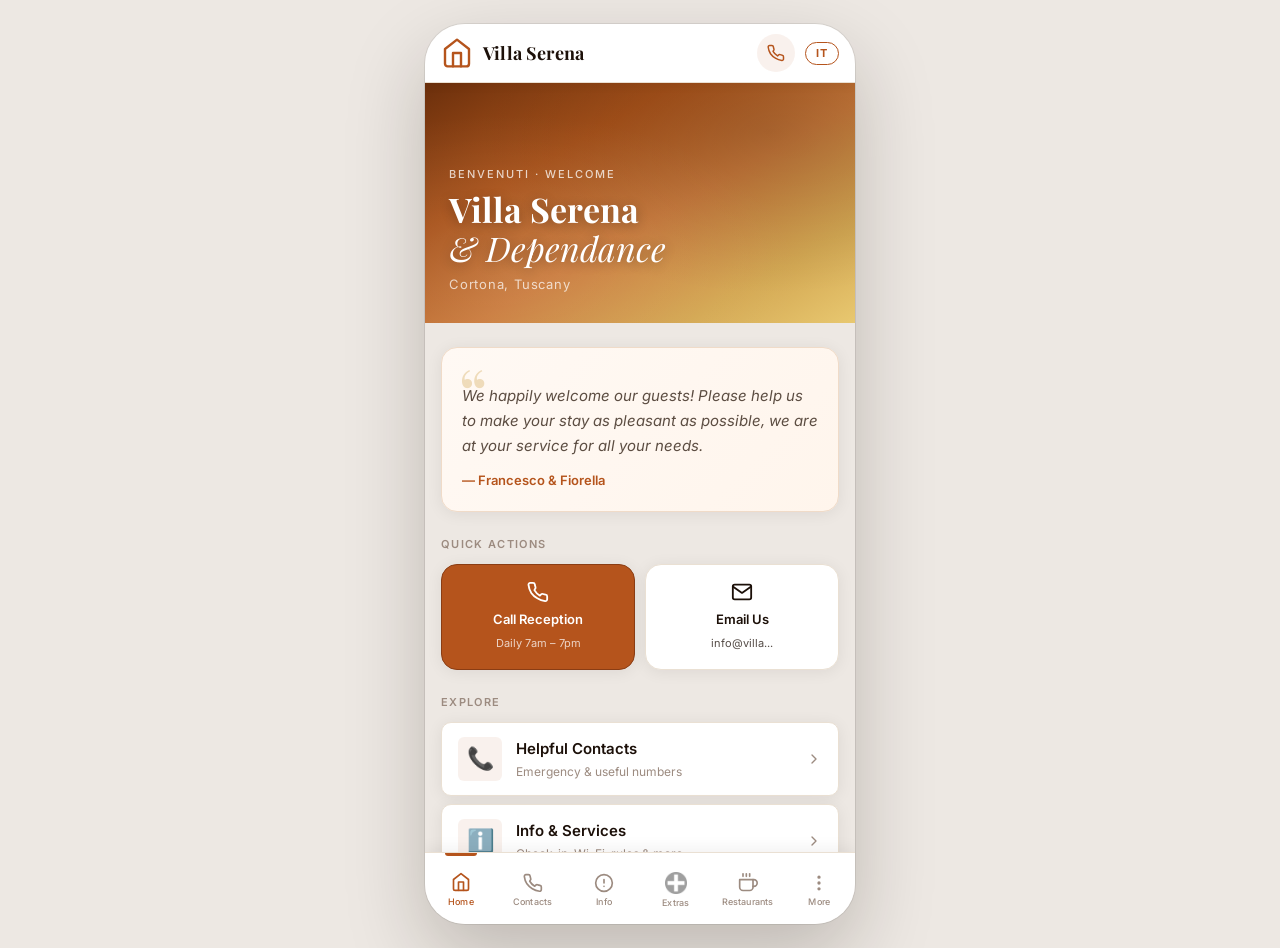
==== index.html @ 69e859f4 "Move owners warning text inside card with divider line before contacts" ====
<!DOCTYPE html>
<html lang="en">
<head>
  <meta charset="UTF-8">
  <meta name="viewport" content="width=device-width, initial-scale=1.0, maximum-scale=1.0, user-scalable=no">
  <meta name="apple-mobile-web-app-capable" content="yes">
  <meta name="apple-mobile-web-app-status-bar-style" content="default">
  <meta name="theme-color" content="#FDFAF6">
  <meta name="description" content="Villa Serena & Dependance – Guest Information Guide, Cortona, Tuscany">
  <title>Villa Serena Cortona</title>
  <link rel="stylesheet" href="style.css">
</head>
<body>

<div id="app">

  <!-- ════════════════ HEADER ════════════════ -->
  <header id="header">
    <div class="header-inner">
      <div class="header-logo">
        <svg viewBox="0 0 24 24" fill="none" stroke="currentColor" stroke-width="1.8" stroke-linecap="round" stroke-linejoin="round">
          <path d="M3 9l9-7 9 7v11a2 2 0 0 1-2 2H5a2 2 0 0 1-2-2z"/>
          <polyline points="9 22 9 12 15 12 15 22"/>
        </svg>
      </div>
      <h1 id="page-title">Villa Serena</h1>
      <a href="tel:+390575612531" class="header-call-btn" aria-label="Call reception">
        <svg viewBox="0 0 24 24" fill="none" stroke="currentColor" stroke-width="2" stroke-linecap="round" stroke-linejoin="round">
          <path d="M22 16.92v3a2 2 0 0 1-2.18 2 19.79 19.79 0 0 1-8.63-3.07A19.5 19.5 0 0 1 4.69 13a19.79 19.79 0 0 1-3.07-8.67A2 2 0 0 1 3.54 2h3a2 2 0 0 1 2 1.72c.127.96.361 1.903.7 2.81a2 2 0 0 1-.45 2.11L8.09 9.91a16 16 0 0 0 6 6l1.27-1.27a2 2 0 0 1 2.11-.45c.907.339 1.85.573 2.81.7A2 2 0 0 1 22 16.92z"/>
        </svg>
      </a>
      <button class="lang-btn" id="lang-toggle" onclick="toggleLang()" aria-label="Switch language">IT</button>
    </div>
  </header>

  <!-- ════════════════ MAIN ════════════════ -->
  <main id="main">

    <!-- ── TAB: HOME ──────────────────────────── -->
    <section class="tab-panel active" id="tab-home" data-title="Villa Serena" data-i18n-title="title_home">

      <div class="hero">
        <div class="hero-bg"></div>
        <div class="hero-content">
          <p class="hero-eyebrow" data-i18n="home_eyebrow">Benvenuti · Welcome</p>
          <h2 class="hero-title">Villa Serena<br><em>&amp; Dependance</em></h2>
          <p class="hero-subtitle" data-i18n="home_subtitle">Cortona, Tuscany</p>
        </div>
      </div>

      <div class="section-body">

        <div class="welcome-card card">
          <p class="welcome-quote" data-i18n="home_quote">We happily welcome our guests! Please help us to make your stay as pleasant as possible, we are at your service for all your needs.</p>
          <p class="welcome-team" data-i18n="home_team">— Francesco &amp; Fiorella</p>
        </div>

        <h3 class="section-label" data-i18n="home_s_quick">Quick Actions</h3>
        <div class="quick-actions">
          <a href="tel:+390575612531" class="quick-action primary">
            <svg viewBox="0 0 24 24" fill="none" stroke="currentColor" stroke-width="2" stroke-linecap="round" stroke-linejoin="round">
              <path d="M22 16.92v3a2 2 0 0 1-2.18 2 19.79 19.79 0 0 1-8.63-3.07A19.5 19.5 0 0 1 4.69 13a19.79 19.79 0 0 1-3.07-8.67A2 2 0 0 1 3.54 2h3a2 2 0 0 1 2 1.72c.127.96.361 1.903.7 2.81a2 2 0 0 1-.45 2.11L8.09 9.91a16 16 0 0 0 6 6l1.27-1.27a2 2 0 0 1 2.11-.45c.907.339 1.85.573 2.81.7A2 2 0 0 1 22 16.92z"/>
            </svg>
            <span data-i18n="home_call">Call Reception</span>
            <small data-i18n="home_call_small">Daily 7am – 7pm</small>
          </a>
          <a href="mailto:info@villaserenacortona.com" class="quick-action">
            <svg viewBox="0 0 24 24" fill="none" stroke="currentColor" stroke-width="2" stroke-linecap="round" stroke-linejoin="round">
              <path d="M4 4h16c1.1 0 2 .9 2 2v12c0 1.1-.9 2-2 2H4c-1.1 0-2-.9-2-2V6c0-1.1.9-2 2-2z"/>
              <polyline points="22,6 12,13 2,6"/>
            </svg>
            <span data-i18n="home_email">Email Us</span>
            <small data-i18n="home_email_small">info@villa...</small>
          </a>
        </div>

        <h3 class="section-label" data-i18n="home_s_explore">Explore</h3>
        <div class="nav-cards">

          <div class="nav-card" onclick="switchTab('contacts')">
            <div class="nav-card-icon">📞</div>
            <div class="nav-card-text">
              <strong data-i18n="home_card_cont_t">Helpful Contacts</strong>
              <span data-i18n="home_card_cont_s">Emergency &amp; useful numbers</span>
            </div>
            <svg class="nav-card-arrow" viewBox="0 0 24 24" fill="none" stroke="currentColor" stroke-width="2" stroke-linecap="round" stroke-linejoin="round"><polyline points="9 18 15 12 9 6"/></svg>
          </div>

          <div class="nav-card" onclick="switchTab('info')">
            <div class="nav-card-icon">ℹ️</div>
            <div class="nav-card-text">
              <strong data-i18n="home_card_info_t">Info &amp; Services</strong>
              <span data-i18n="home_card_info_s">Check-in, Wi-Fi, rules &amp; more</span>
            </div>
            <svg class="nav-card-arrow" viewBox="0 0 24 24" fill="none" stroke="currentColor" stroke-width="2" stroke-linecap="round" stroke-linejoin="round"><polyline points="9 18 15 12 9 6"/></svg>
          </div>

          <div class="nav-card" onclick="switchTab('extras')">
            <div class="nav-card-icon">✨</div>
            <div class="nav-card-text">
              <strong data-i18n="home_card_extras_t">Extra Services</strong>
              <span data-i18n="home_card_extras_s">Experiences, tastings &amp; wellness</span>
            </div>
            <svg class="nav-card-arrow" viewBox="0 0 24 24" fill="none" stroke="currentColor" stroke-width="2" stroke-linecap="round" stroke-linejoin="round"><polyline points="9 18 15 12 9 6"/></svg>
          </div>

          <div class="nav-card" onclick="switchTab('restaurants')">
            <div class="nav-card-icon">🍽️</div>
            <div class="nav-card-text">
              <strong data-i18n="home_card_rest_t">Restaurants</strong>
              <span data-i18n="home_card_rest_s">30 restaurants in Cortona</span>
            </div>
            <svg class="nav-card-arrow" viewBox="0 0 24 24" fill="none" stroke="currentColor" stroke-width="2" stroke-linecap="round" stroke-linejoin="round"><polyline points="9 18 15 12 9 6"/></svg>
          </div>

          <div class="nav-card" onclick="switchTab('more')">
            <div class="nav-card-icon">✨</div>
            <div class="nav-card-text">
              <strong data-i18n="home_card_more_t">More</strong>
              <span data-i18n="home_card_more_s">Laundry, experiences &amp; social</span>
            </div>
            <svg class="nav-card-arrow" viewBox="0 0 24 24" fill="none" stroke="currentColor" stroke-width="2" stroke-linecap="round" stroke-linejoin="round"><polyline points="9 18 15 12 9 6"/></svg>
          </div>

        </div>

      </div>
    </section>

    <!-- ── TAB: INFO & SERVICES ───────────────── -->
    <section class="tab-panel" id="tab-info" data-title="Info &amp; Services" data-i18n-title="title_info">

      <div class="section-header">
        <h2 data-i18n="info_h2">Info &amp; Services</h2>
        <p data-i18n="info_sub">Everything you need for a comfortable stay</p>
      </div>

      <div class="section-body">

        <h3 class="section-label" data-i18n="s_ci_co">Check-in &amp; Check-out</h3>
        <div class="info-card">
          <div class="info-item">
            <div class="info-icon green">🏠</div>
            <div class="info-text">
              <strong data-i18n="info_ci_strong">Check-in</strong>
              <p data-i18n-html="info_ci_p">From <b>3:00 pm</b> to <b>7:00 pm</b></p>
              <span class="badge badge-green" data-i18n="info_ci_badge">Early check-in on request</span>
            </div>
          </div>
          <div class="info-item">
            <div class="info-icon red">🚪</div>
            <div class="info-text">
              <strong data-i18n="info_co_strong">Check-out</strong>
              <p data-i18n-html="info_co_p">By <b>10:00 am</b></p>
              <span class="badge badge-gold" data-i18n="info_co_badge">Late checkout until 6pm available (fee applies)</span>
            </div>
          </div>
          <div class="info-item">
            <div class="info-icon">🧾</div>
            <div class="info-text">
              <strong data-i18n="info_early_strong">Early Departures</strong>
              <p data-i18n="info_early_p">If departing before 7am, please settle your bill by 4pm the day before.</p>
            </div>
          </div>
        </div>

        <h3 class="section-label" data-i18n="s_amenities">Amenities</h3>
        <div class="info-card">
          <div class="info-item">
            <div class="info-icon green">📶</div>
            <div class="info-text">
              <strong data-i18n="info_wifi_strong">Free Wi-Fi</strong>
              <p data-i18n="info_wifi_p">Available throughout the property — no password required.</p>
              <span class="badge badge-green" data-i18n="info_wifi_badge">No password needed</span>
            </div>
          </div>
          <div class="info-item">
            <div class="info-icon">💧</div>
            <div class="info-text">
              <strong data-i18n="info_water_strong">Tap Water</strong>
              <p data-i18n="info_water_p">Water comes from a well and is sterilized. Suitable for cooking. We recommend bottled water for drinking.</p>
              <p class="mt-4" data-i18n-html="info_water_p2">Complimentary water in the fridge. Additional bottles <b>€2.00</b> each.</p>
            </div>
          </div>
        </div>

        <h3 class="section-label" data-i18n="s_rules">House Rules</h3>
        <div class="info-card">
          <div class="info-item">
            <div class="info-icon red">🚬</div>
            <div class="info-text">
              <strong data-i18n="info_smoke_strong">No Smoking Indoors</strong>
              <p data-i18n="info_smoke_p">Smoking is strictly prohibited inside. Ashtrays are available in designated outdoor areas.</p>
              <span class="badge badge-red" data-i18n="info_smoke_badge">Indoor smoking prohibited</span>
            </div>
          </div>
          <div class="info-item">
            <div class="info-icon green">🐾</div>
            <div class="info-text">
              <strong data-i18n="info_pets_strong">Pets Welcome</strong>
              <p data-i18n-html="info_pets_p">Pets are welcome at an additional charge of <b>€10.00 per night</b>.</p>
              <p class="mt-4" data-i18n-html="info_pets_p2">Pets are allowed at the pool on a leash but <b>not in the water</b>.</p>
              <span class="badge badge-green" data-i18n="info_pets_badge">Pets welcome · €10/night</span>
            </div>
          </div>
        </div>

        <h3 class="section-label" data-i18n="s_promise">Our Promise</h3>
        <div class="highlight-box">
          <p data-i18n-html="info_promise_p">Our staff is ready to assist you throughout your stay. Our goal is to provide you with an <b>unforgettable experience</b> in the heart of Tuscany. Do not hesitate to ask for anything!</p>
        </div>

      </div>
    </section>

    <!-- ── TAB: EXTRA SERVICES ─────────────────── -->
    <section class="tab-panel" id="tab-extras" data-title="Extra Services" data-i18n-title="title_extras">

      <div class="section-header">
        <h2 data-i18n="extras_h2">Extra Services</h2>
        <p data-i18n="extras_sub">Enhance your stay with exclusive experiences</p>
      </div>

      <div class="section-body">

        <div class="extras-intro-box">
          <img src="IMMAGINI/ADDEXTRA.png" class="extras-logo" alt="AddExtra">
          <p data-i18n="extras_intro">Book curated experiences directly from your phone, provided by our trusted partner AddExtra.</p>
        </div>

        <h3 class="section-label" data-i18n="extras_s_wines">🍷 Wines &amp; Tastings</h3>
        <div class="extra-cards">

          <div class="extra-card">
            <img src="https://addextra.services/wp-content/uploads/2025/11/WINE-TASTING-CERCA.jpg" class="extra-card-img" alt="Wine Tasting" loading="lazy">
            <div class="extra-card-body">
              <strong data-i18n="ex1_title">Wine Tasting in the stunning Tuscan landscapes</strong>
              <p data-i18n="ex1_desc">Discover the soul of Tuscany through its wines. A guided tasting experience set among breathtaking vineyards and rolling hills.</p>
              <a href="https://addextra.services/wine-tasting-in-the-stunning-tuscan-landscapes/" target="_blank" class="extra-book-btn">
                <svg viewBox="0 0 24 24" fill="none" stroke="currentColor" stroke-width="2.5" stroke-linecap="round" stroke-linejoin="round"><polyline points="9 18 15 12 9 6"/></svg>
                <span data-i18n="extras_book">Book Now</span>
              </a>
            </div>
          </div>

          <div class="extra-card">
            <img src="https://addextra.services/wp-content/uploads/2025/12/IVITI-WINBOX-CERCA-720x460-1.jpg" class="extra-card-img" alt="Wine Box Cortona" loading="lazy">
            <div class="extra-card-body">
              <strong data-i18n="ex2_title">Wine Box Taste Of Cortona</strong>
              <p data-i18n="ex2_desc">A curated selection of the finest local Cortona wines delivered to your villa. The perfect introduction to the wines of this ancient hilltop town.</p>
              <a href="https://addextra.services/wine-box-taste-of-cortona/" target="_blank" class="extra-book-btn">
                <svg viewBox="0 0 24 24" fill="none" stroke="currentColor" stroke-width="2.5" stroke-linecap="round" stroke-linejoin="round"><polyline points="9 18 15 12 9 6"/></svg>
                <span data-i18n="extras_book">Book Now</span>
              </a>
            </div>
          </div>

        </div>

        <h3 class="section-label" data-i18n="extras_s_tours">🗺️ Tours &amp; Excursions</h3>
        <div class="extra-cards">

          <div class="extra-card">
            <img src="https://addextra.services/wp-content/uploads/2025/11/cortona-thumb.jpg" class="extra-card-img" alt="Heart of Chiana Valley" loading="lazy">
            <div class="extra-card-body">
              <strong data-i18n="ex3_title">The Heart of Chiana Valley</strong>
              <p data-i18n="ex3_desc">An immersive journey through the Chiana Valley — its hidden villages, golden landscapes and authentic Tuscan life away from the tourist trail.</p>
              <a href="https://addextra.services/the-heart-of-chiana-valley/" target="_blank" class="extra-book-btn">
                <svg viewBox="0 0 24 24" fill="none" stroke="currentColor" stroke-width="2.5" stroke-linecap="round" stroke-linejoin="round"><polyline points="9 18 15 12 9 6"/></svg>
                <span data-i18n="extras_book">Book Now</span>
              </a>
            </div>
          </div>

          <div class="extra-card">
            <img src="https://addextra.services/wp-content/uploads/2025/11/montalcino-thumb.jpg" class="extra-card-img" alt="Elegance of Val d'Orcia" loading="lazy">
            <div class="extra-card-body">
              <strong data-i18n="ex6_title">Elegance of Val d'Orcia</strong>
              <p data-i18n="ex6_desc">A full-day tour through the iconic Val d'Orcia — a UNESCO World Heritage landscape of cypress-lined roads, medieval villages and thermal baths.</p>
              <a href="https://addextra.services/elegance-of-val-d-orcia/" target="_blank" class="extra-book-btn">
                <svg viewBox="0 0 24 24" fill="none" stroke="currentColor" stroke-width="2.5" stroke-linecap="round" stroke-linejoin="round"><polyline points="9 18 15 12 9 6"/></svg>
                <span data-i18n="extras_book">Book Now</span>
              </a>
            </div>
          </div>

          <div class="extra-card">
            <img src="https://addextra.services/wp-content/uploads/2025/11/monteriggioni3-thumb.jpg" class="extra-card-img" alt="Best of Monteriggioni" loading="lazy">
            <div class="extra-card-body">
              <strong data-i18n="ex8_title">Best of Monteriggioni Area</strong>
              <p data-i18n="ex8_desc">Explore the perfectly preserved medieval village of Monteriggioni and its surrounding Chianti wine country — history, culture and stunning landscapes.</p>
              <a href="https://addextra.services/best-of-monteriggioni-area/" target="_blank" class="extra-book-btn">
                <svg viewBox="0 0 24 24" fill="none" stroke="currentColor" stroke-width="2.5" stroke-linecap="round" stroke-linejoin="round"><polyline points="9 18 15 12 9 6"/></svg>
                <span data-i18n="extras_book">Book Now</span>
              </a>
            </div>
          </div>

        </div>

        <h3 class="section-label" data-i18n="extras_s_wellness">💆 Wellness</h3>
        <div class="extra-cards">

          <div class="extra-card">
            <img src="https://addextra.services/wp-content/uploads/2026/02/SCHEDA-MASSAGGI-HOME-.jpg" class="extra-card-img" alt="Massages in accommodation" loading="lazy">
            <div class="extra-card-body">
              <strong data-i18n="ex4_title">Massages in accommodation</strong>
              <p data-i18n="ex4_desc">Relax in the comfort of your villa or apartment. Our professional therapists come to you, so you never need to leave your retreat.</p>
              <a href="https://addextra.services/massages-in-accommodation/" target="_blank" class="extra-book-btn">
                <svg viewBox="0 0 24 24" fill="none" stroke="currentColor" stroke-width="2.5" stroke-linecap="round" stroke-linejoin="round"><polyline points="9 18 15 12 9 6"/></svg>
                <span data-i18n="extras_book">Book Now</span>
              </a>
            </div>
          </div>

          <div class="extra-card">
            <img src="https://addextra.services/wp-content/uploads/2026/03/HOLISTIC_WHY_CHOSE.jpg" class="extra-card-img" alt="Holistic massages" loading="lazy">
            <div class="extra-card-body">
              <strong data-i18n="ex5_title">Holistic and sports massages</strong>
              <p data-i18n="ex5_desc">Tailored holistic or sports massage treatments to rejuvenate body and mind. Ideal for active travellers and those seeking deep relaxation.</p>
              <a href="https://addextra.services/holistic-and-sports-massages/" target="_blank" class="extra-book-btn">
                <svg viewBox="0 0 24 24" fill="none" stroke="currentColor" stroke-width="2.5" stroke-linecap="round" stroke-linejoin="round"><polyline points="9 18 15 12 9 6"/></svg>
                <span data-i18n="extras_book">Book Now</span>
              </a>
            </div>
          </div>

        </div>

        <h3 class="section-label" data-i18n="extras_s_cooking">👨‍🍳 Cooking &amp; Food</h3>
        <div class="extra-cards">

          <div class="extra-card">
            <img src="https://addextra.services/wp-content/uploads/2025/11/gnocchi-patate.jpg" class="extra-card-img" alt="Cooking & Wine" loading="lazy">
            <div class="extra-card-body">
              <strong data-i18n="ex7_title">Cooking &amp; Wine among the hills</strong>
              <p data-i18n="ex7_desc">Learn to prepare authentic Tuscan dishes in a farmhouse kitchen, then enjoy your creations paired with local wines among the hills.</p>
              <a href="https://addextra.services/cooking-wine-among-the-hills/" target="_blank" class="extra-book-btn">
                <svg viewBox="0 0 24 24" fill="none" stroke="currentColor" stroke-width="2.5" stroke-linecap="round" stroke-linejoin="round"><polyline points="9 18 15 12 9 6"/></svg>
                <span data-i18n="extras_book">Book Now</span>
              </a>
            </div>
          </div>

          <div class="extra-card">
            <img src="https://addextra.services/wp-content/uploads/2026/03/oil_main_812x609.jpg" class="extra-card-img" alt="Olive oil tour" loading="lazy">
            <div class="extra-card-body">
              <strong data-i18n="ex9_title">Olive oil tour &amp; Oil tasting</strong>
              <p data-i18n="ex9_desc">Visit an authentic Tuscan olive grove and mill. Learn the production process and taste some of Italy's finest extra-virgin olive oils.</p>
              <a href="https://addextra.services/olive-oil-tour-oil-tasting/" target="_blank" class="extra-book-btn">
                <svg viewBox="0 0 24 24" fill="none" stroke="currentColor" stroke-width="2.5" stroke-linecap="round" stroke-linejoin="round"><polyline points="9 18 15 12 9 6"/></svg>
                <span data-i18n="extras_book">Book Now</span>
              </a>
            </div>
          </div>

          <div class="extra-card">
            <img src="https://addextra.services/wp-content/uploads/2026/03/cerca_Cooking_-Roots.png" class="extra-card-img" alt="Cooking & Roots" loading="lazy">
            <div class="extra-card-body">
              <strong data-i18n="ex10_title">Cooking &amp; Roots in Italian Home</strong>
              <p data-i18n="ex10_desc">An intimate cooking class in a real Italian home, exploring traditional Tuscan family recipes passed down through generations.</p>
              <a href="https://addextra.services/cooking-roots-in-italian-home/" target="_blank" class="extra-book-btn">
                <svg viewBox="0 0 24 24" fill="none" stroke="currentColor" stroke-width="2.5" stroke-linecap="round" stroke-linejoin="round"><polyline points="9 18 15 12 9 6"/></svg>
                <span data-i18n="extras_book">Book Now</span>
              </a>
            </div>
          </div>

        </div>

      </div>
    </section>

    <!-- ── TAB: RESTAURANTS ───────────────────── -->
    <section class="tab-panel" id="tab-restaurants" data-title="Restaurants" data-i18n-title="title_restaurants">

      <div class="section-header">
        <h2 data-i18n="rest_h2">Restaurants</h2>
        <p data-i18n="rest_sub">Our favourite spots in Cortona</p>
      </div>

      <div class="search-wrap">
        <div class="search-box">
          <svg viewBox="0 0 24 24" fill="none" stroke="currentColor" stroke-width="2" stroke-linecap="round" stroke-linejoin="round">
            <circle cx="11" cy="11" r="8"/><line x1="21" y1="21" x2="16.65" y2="16.65"/>
          </svg>
          <input type="search" id="restaurant-search" placeholder="Search restaurants…" data-i18n-ph="search_ph" autocomplete="off" autocorrect="off" spellcheck="false">
        </div>
      </div>

      <p class="restaurant-count" id="restaurant-count">30 restaurants</p>

      <div class="restaurant-list" id="restaurant-list">

        <div class="restaurant-card" data-name="ad braceria">
          <div class="restaurant-initial">A</div>
          <div class="restaurant-info"><strong>AD Braceria</strong><span>+39 0575 638185</span></div>
          <a href="tel:+390575638185" class="call-btn"><svg viewBox="0 0 24 24" fill="none" stroke="currentColor" stroke-width="2.5"><path d="M22 16.92v3a2 2 0 0 1-2.18 2 19.79 19.79 0 0 1-8.63-3.07A19.5 19.5 0 0 1 4.69 13a19.79 19.79 0 0 1-3.07-8.67A2 2 0 0 1 3.54 2h3a2 2 0 0 1 2 1.72c.127.96.361 1.903.7 2.81a2 2 0 0 1-.45 2.11L8.09 9.91a16 16 0 0 0 6 6l1.27-1.27a2 2 0 0 1 2.11-.45c.907.339 1.85.573 2.81.7A2 2 0 0 1 22 16.92z"/></svg><span data-i18n="call_btn">Call</span></a>
        </div>

        <div class="restaurant-card" data-name="al tocco">
          <div class="restaurant-initial">A</div>
          <div class="restaurant-info"><strong>Al Tocco</strong><span>+39 333 502 1605</span></div>
          <a href="tel:+393335021605" class="call-btn"><svg viewBox="0 0 24 24" fill="none" stroke="currentColor" stroke-width="2.5"><path d="M22 16.92v3a2 2 0 0 1-2.18 2 19.79 19.79 0 0 1-8.63-3.07A19.5 19.5 0 0 1 4.69 13a19.79 19.79 0 0 1-3.07-8.67A2 2 0 0 1 3.54 2h3a2 2 0 0 1 2 1.72c.127.96.361 1.903.7 2.81a2 2 0 0 1-.45 2.11L8.09 9.91a16 16 0 0 0 6 6l1.27-1.27a2 2 0 0 1 2.11-.45c.907.339 1.85.573 2.81.7A2 2 0 0 1 22 16.92z"/></svg><span data-i18n="call_btn">Call</span></a>
        </div>

        <div class="restaurant-card" data-name="ambrosia">
          <div class="restaurant-initial">A</div>
          <div class="restaurant-info"><strong>Ambrosia</strong><span>+39 0575 604715</span></div>
          <a href="tel:+390575604715" class="call-btn"><svg viewBox="0 0 24 24" fill="none" stroke="currentColor" stroke-width="2.5"><path d="M22 16.92v3a2 2 0 0 1-2.18 2 19.79 19.79 0 0 1-8.63-3.07A19.5 19.5 0 0 1 4.69 13a19.79 19.79 0 0 1-3.07-8.67A2 2 0 0 1 3.54 2h3a2 2 0 0 1 2 1.72c.127.96.361 1.903.7 2.81a2 2 0 0 1-.45 2.11L8.09 9.91a16 16 0 0 0 6 6l1.27-1.27a2 2 0 0 1 2.11-.45c.907.339 1.85.573 2.81.7A2 2 0 0 1 22 16.92z"/></svg><span data-i18n="call_btn">Call</span></a>
        </div>

        <div class="restaurant-card" data-name="antica trattoria">
          <div class="restaurant-initial">A</div>
          <div class="restaurant-info"><strong>Antica Trattoria</strong><span>+39 0575 631191</span></div>
          <a href="tel:+390575631191" class="call-btn"><svg viewBox="0 0 24 24" fill="none" stroke="currentColor" stroke-width="2.5"><path d="M22 16.92v3a2 2 0 0 1-2.18 2 19.79 19.79 0 0 1-8.63-3.07A19.5 19.5 0 0 1 4.69 13a19.79 19.79 0 0 1-3.07-8.67A2 2 0 0 1 3.54 2h3a2 2 0 0 1 2 1.72c.127.96.361 1.903.7 2.81a2 2 0 0 1-.45 2.11L8.09 9.91a16 16 0 0 0 6 6l1.27-1.27a2 2 0 0 1 2.11-.45c.907.339 1.85.573 2.81.7A2 2 0 0 1 22 16.92z"/></svg><span data-i18n="call_btn">Call</span></a>
        </div>

        <div class="restaurant-card" data-name="beerbone art burger">
          <div class="restaurant-initial">B</div>
          <div class="restaurant-info"><strong>Beerbone Art Burger</strong><span>+39 0575 601790</span></div>
          <a href="tel:+390575601790" class="call-btn"><svg viewBox="0 0 24 24" fill="none" stroke="currentColor" stroke-width="2.5"><path d="M22 16.92v3a2 2 0 0 1-2.18 2 19.79 19.79 0 0 1-8.63-3.07A19.5 19.5 0 0 1 4.69 13a19.79 19.79 0 0 1-3.07-8.67A2 2 0 0 1 3.54 2h3a2 2 0 0 1 2 1.72c.127.96.361 1.903.7 2.81a2 2 0 0 1-.45 2.11L8.09 9.91a16 16 0 0 0 6 6l1.27-1.27a2 2 0 0 1 2.11-.45c.907.339 1.85.573 2.81.7A2 2 0 0 1 22 16.92z"/></svg><span data-i18n="call_btn">Call</span></a>
        </div>

        <div class="restaurant-card" data-name="birrificio cortonese">
          <div class="restaurant-initial">B</div>
          <div class="restaurant-info"><strong>Birrificio Cortonese</strong><span>+39 0575 613828</span></div>
          <a href="tel:+390575613828" class="call-btn"><svg viewBox="0 0 24 24" fill="none" stroke="currentColor" stroke-width="2.5"><path d="M22 16.92v3a2 2 0 0 1-2.18 2 19.79 19.79 0 0 1-8.63-3.07A19.5 19.5 0 0 1 4.69 13a19.79 19.79 0 0 1-3.07-8.67A2 2 0 0 1 3.54 2h3a2 2 0 0 1 2 1.72c.127.96.361 1.903.7 2.81a2 2 0 0 1-.45 2.11L8.09 9.91a16 16 0 0 0 6 6l1.27-1.27a2 2 0 0 1 2.11-.45c.907.339 1.85.573 2.81.7A2 2 0 0 1 22 16.92z"/></svg><span data-i18n="call_btn">Call</span></a>
        </div>

        <div class="restaurant-card" data-name="caffè del teatro caffe del teatro">
          <div class="restaurant-initial">C</div>
          <div class="restaurant-info"><strong>Caffè del Teatro</strong><span>+39 340 922 6458</span></div>
          <a href="tel:+393409226458" class="call-btn"><svg viewBox="0 0 24 24" fill="none" stroke="currentColor" stroke-width="2.5"><path d="M22 16.92v3a2 2 0 0 1-2.18 2 19.79 19.79 0 0 1-8.63-3.07A19.5 19.5 0 0 1 4.69 13a19.79 19.79 0 0 1-3.07-8.67A2 2 0 0 1 3.54 2h3a2 2 0 0 1 2 1.72c.127.96.361 1.903.7 2.81a2 2 0 0 1-.45 2.11L8.09 9.91a16 16 0 0 0 6 6l1.27-1.27a2 2 0 0 1 2.11-.45c.907.339 1.85.573 2.81.7A2 2 0 0 1 22 16.92z"/></svg><span data-i18n="call_btn">Call</span></a>
        </div>

        <div class="restaurant-card" data-name="cortona bistrot">
          <div class="restaurant-initial">C</div>
          <div class="restaurant-info"><strong>Cortona Bistrot</strong><span>+39 0575 62957</span></div>
          <a href="tel:+39057562957" class="call-btn"><svg viewBox="0 0 24 24" fill="none" stroke="currentColor" stroke-width="2.5"><path d="M22 16.92v3a2 2 0 0 1-2.18 2 19.79 19.79 0 0 1-8.63-3.07A19.5 19.5 0 0 1 4.69 13a19.79 19.79 0 0 1-3.07-8.67A2 2 0 0 1 3.54 2h3a2 2 0 0 1 2 1.72c.127.96.361 1.903.7 2.81a2 2 0 0 1-.45 2.11L8.09 9.91a16 16 0 0 0 6 6l1.27-1.27a2 2 0 0 1 2.11-.45c.907.339 1.85.573 2.81.7A2 2 0 0 1 22 16.92z"/></svg><span data-i18n="call_btn">Call</span></a>
        </div>

        <div class="restaurant-card" data-name="croce del travaglio">
          <div class="restaurant-initial">C</div>
          <div class="restaurant-info"><strong>Croce del Travaglio</strong><span>+39 0575 62832</span></div>
          <a href="tel:+39057562832" class="call-btn"><svg viewBox="0 0 24 24" fill="none" stroke="currentColor" stroke-width="2.5"><path d="M22 16.92v3a2 2 0 0 1-2.18 2 19.79 19.79 0 0 1-8.63-3.07A19.5 19.5 0 0 1 4.69 13a19.79 19.79 0 0 1-3.07-8.67A2 2 0 0 1 3.54 2h3a2 2 0 0 1 2 1.72c.127.96.361 1.903.7 2.81a2 2 0 0 1-.45 2.11L8.09 9.91a16 16 0 0 0 6 6l1.27-1.27a2 2 0 0 1 2.11-.45c.907.339 1.85.573 2.81.7A2 2 0 0 1 22 16.92z"/></svg><span data-i18n="call_btn">Call</span></a>
        </div>

        <div class="restaurant-card" data-name="enoteca il caciobrillo">
          <div class="restaurant-initial">E</div>
          <div class="restaurant-info"><strong>Enoteca il Caciobrillo</strong><span>+39 0575 62555</span></div>
          <a href="tel:+39057562555" class="call-btn"><svg viewBox="0 0 24 24" fill="none" stroke="currentColor" stroke-width="2.5"><path d="M22 16.92v3a2 2 0 0 1-2.18 2 19.79 19.79 0 0 1-8.63-3.07A19.5 19.5 0 0 1 4.69 13a19.79 19.79 0 0 1-3.07-8.67A2 2 0 0 1 3.54 2h3a2 2 0 0 1 2 1.72c.127.96.361 1.903.7 2.81a2 2 0 0 1-.45 2.11L8.09 9.91a16 16 0 0 0 6 6l1.27-1.27a2 2 0 0 1 2.11-.45c.907.339 1.85.573 2.81.7A2 2 0 0 1 22 16.92z"/></svg><span data-i18n="call_btn">Call</span></a>
        </div>

        <div class="restaurant-card" data-name="enoteca enotria">
          <div class="restaurant-initial">E</div>
          <div class="restaurant-info"><strong>Enoteca Enotria</strong><span>+39 0575 603595</span></div>
          <a href="tel:+390575603595" class="call-btn"><svg viewBox="0 0 24 24" fill="none" stroke="currentColor" stroke-width="2.5"><path d="M22 16.92v3a2 2 0 0 1-2.18 2 19.79 19.79 0 0 1-8.63-3.07A19.5 19.5 0 0 1 4.69 13a19.79 19.79 0 0 1-3.07-8.67A2 2 0 0 1 3.54 2h3a2 2 0 0 1 2 1.72c.127.96.361 1.903.7 2.81a2 2 0 0 1-.45 2.11L8.09 9.91a16 16 0 0 0 6 6l1.27-1.27a2 2 0 0 1 2.11-.45c.907.339 1.85.573 2.81.7A2 2 0 0 1 22 16.92z"/></svg><span data-i18n="call_btn">Call</span></a>
        </div>

        <div class="restaurant-card" data-name="fufluns">
          <div class="restaurant-initial">F</div>
          <div class="restaurant-info"><strong>Fufluns</strong><span>+39 0575 604140</span></div>
          <a href="tel:+390575604140" class="call-btn"><svg viewBox="0 0 24 24" fill="none" stroke="currentColor" stroke-width="2.5"><path d="M22 16.92v3a2 2 0 0 1-2.18 2 19.79 19.79 0 0 1-8.63-3.07A19.5 19.5 0 0 1 4.69 13a19.79 19.79 0 0 1-3.07-8.67A2 2 0 0 1 3.54 2h3a2 2 0 0 1 2 1.72c.127.96.361 1.903.7 2.81a2 2 0 0 1-.45 2.11L8.09 9.91a16 16 0 0 0 6 6l1.27-1.27a2 2 0 0 1 2.11-.45c.907.339 1.85.573 2.81.7A2 2 0 0 1 22 16.92z"/></svg><span data-i18n="call_btn">Call</span></a>
        </div>

        <div class="restaurant-card" data-name="la bucaccia">
          <div class="restaurant-initial">L</div>
          <div class="restaurant-info"><strong>La Bucaccia</strong><span>+39 0575 606039</span></div>
          <a href="tel:+390575606039" class="call-btn"><svg viewBox="0 0 24 24" fill="none" stroke="currentColor" stroke-width="2.5"><path d="M22 16.92v3a2 2 0 0 1-2.18 2 19.79 19.79 0 0 1-8.63-3.07A19.5 19.5 0 0 1 4.69 13a19.79 19.79 0 0 1-3.07-8.67A2 2 0 0 1 3.54 2h3a2 2 0 0 1 2 1.72c.127.96.361 1.903.7 2.81a2 2 0 0 1-.45 2.11L8.09 9.91a16 16 0 0 0 6 6l1.27-1.27a2 2 0 0 1 2.11-.45c.907.339 1.85.573 2.81.7A2 2 0 0 1 22 16.92z"/></svg><span data-i18n="call_btn">Call</span></a>
        </div>

        <div class="restaurant-card" data-name="la fett'unta la fettunta">
          <div class="restaurant-initial">L</div>
          <div class="restaurant-info"><strong>La Fett'unta</strong><span>+39 0575 630582</span></div>
          <a href="tel:+390575630582" class="call-btn"><svg viewBox="0 0 24 24" fill="none" stroke="currentColor" stroke-width="2.5"><path d="M22 16.92v3a2 2 0 0 1-2.18 2 19.79 19.79 0 0 1-8.63-3.07A19.5 19.5 0 0 1 4.69 13a19.79 19.79 0 0 1-3.07-8.67A2 2 0 0 1 3.54 2h3a2 2 0 0 1 2 1.72c.127.96.361 1.903.7 2.81a2 2 0 0 1-.45 2.11L8.09 9.91a16 16 0 0 0 6 6l1.27-1.27a2 2 0 0 1 2.11-.45c.907.339 1.85.573 2.81.7A2 2 0 0 1 22 16.92z"/></svg><span data-i18n="call_btn">Call</span></a>
        </div>

        <div class="restaurant-card" data-name="la loggetta">
          <div class="restaurant-initial">L</div>
          <div class="restaurant-info"><strong>La Loggetta</strong><span>+39 0575 630575</span></div>
          <a href="tel:+390575630575" class="call-btn"><svg viewBox="0 0 24 24" fill="none" stroke="currentColor" stroke-width="2.5"><path d="M22 16.92v3a2 2 0 0 1-2.18 2 19.79 19.79 0 0 1-8.63-3.07A19.5 19.5 0 0 1 4.69 13a19.79 19.79 0 0 1-3.07-8.67A2 2 0 0 1 3.54 2h3a2 2 0 0 1 2 1.72c.127.96.361 1.903.7 2.81a2 2 0 0 1-.45 2.11L8.09 9.91a16 16 0 0 0 6 6l1.27-1.27a2 2 0 0 1 2.11-.45c.907.339 1.85.573 2.81.7A2 2 0 0 1 22 16.92z"/></svg><span data-i18n="call_btn">Call</span></a>
        </div>

        <div class="restaurant-card" data-name="locanda al pozzo antico dolce maria">
          <div class="restaurant-initial">L</div>
          <div class="restaurant-info"><strong>Locanda al Pozzo Antico</strong><span>+39 0575 62091</span></div>
          <a href="tel:+39057562091" class="call-btn"><svg viewBox="0 0 24 24" fill="none" stroke="currentColor" stroke-width="2.5"><path d="M22 16.92v3a2 2 0 0 1-2.18 2 19.79 19.79 0 0 1-8.63-3.07A19.5 19.5 0 0 1 4.69 13a19.79 19.79 0 0 1-3.07-8.67A2 2 0 0 1 3.54 2h3a2 2 0 0 1 2 1.72c.127.96.361 1.903.7 2.81a2 2 0 0 1-.45 2.11L8.09 9.91a16 16 0 0 0 6 6l1.27-1.27a2 2 0 0 1 2.11-.45c.907.339 1.85.573 2.81.7A2 2 0 0 1 22 16.92z"/></svg><span data-i18n="call_btn">Call</span></a>
        </div>

        <div class="restaurant-card" data-name="l'ortino l ortino ortino">
          <div class="restaurant-initial">L</div>
          <div class="restaurant-info"><strong>L'Ortino</strong><span>+39 339 755 7663</span></div>
          <a href="tel:+393397557663" class="call-btn"><svg viewBox="0 0 24 24" fill="none" stroke="currentColor" stroke-width="2.5"><path d="M22 16.92v3a2 2 0 0 1-2.18 2 19.79 19.79 0 0 1-8.63-3.07A19.5 19.5 0 0 1 4.69 13a19.79 19.79 0 0 1-3.07-8.67A2 2 0 0 1 3.54 2h3a2 2 0 0 1 2 1.72c.127.96.361 1.903.7 2.81a2 2 0 0 1-.45 2.11L8.09 9.91a16 16 0 0 0 6 6l1.27-1.27a2 2 0 0 1 2.11-.45c.907.339 1.85.573 2.81.7A2 2 0 0 1 22 16.92z"/></svg><span data-i18n="call_btn">Call</span></a>
        </div>

        <div class="restaurant-card" data-name="le rughe di cortona">
          <div class="restaurant-initial">L</div>
          <div class="restaurant-info"><strong>Le Rughe di Cortona</strong><span>+39 0575 604715</span></div>
          <a href="tel:+390575604715" class="call-btn"><svg viewBox="0 0 24 24" fill="none" stroke="currentColor" stroke-width="2.5"><path d="M22 16.92v3a2 2 0 0 1-2.18 2 19.79 19.79 0 0 1-8.63-3.07A19.5 19.5 0 0 1 4.69 13a19.79 19.79 0 0 1-3.07-8.67A2 2 0 0 1 3.54 2h3a2 2 0 0 1 2 1.72c.127.96.361 1.903.7 2.81a2 2 0 0 1-.45 2.11L8.09 9.91a16 16 0 0 0 6 6l1.27-1.27a2 2 0 0 1 2.11-.45c.907.339 1.85.573 2.81.7A2 2 0 0 1 22 16.92z"/></svg><span data-i18n="call_btn">Call</span></a>
        </div>

        <div class="restaurant-card" data-name="nessun dorma">
          <div class="restaurant-initial">N</div>
          <div class="restaurant-info"><strong>Nessun Dorma</strong><span>+39 0575 2038</span></div>
          <a href="tel:+3905752038" class="call-btn"><svg viewBox="0 0 24 24" fill="none" stroke="currentColor" stroke-width="2.5"><path d="M22 16.92v3a2 2 0 0 1-2.18 2 19.79 19.79 0 0 1-8.63-3.07A19.5 19.5 0 0 1 4.69 13a19.79 19.79 0 0 1-3.07-8.67A2 2 0 0 1 3.54 2h3a2 2 0 0 1 2 1.72c.127.96.361 1.903.7 2.81a2 2 0 0 1-.45 2.11L8.09 9.91a16 16 0 0 0 6 6l1.27-1.27a2 2 0 0 1 2.11-.45c.907.339 1.85.573 2.81.7A2 2 0 0 1 22 16.92z"/></svg><span data-i18n="call_btn">Call</span></a>
        </div>

        <div class="restaurant-card" data-name="osteria del teatro">
          <div class="restaurant-initial">O</div>
          <div class="restaurant-info"><strong>Osteria del Teatro</strong><span>+39 0575 630556</span></div>
          <a href="tel:+390575630556" class="call-btn"><svg viewBox="0 0 24 24" fill="none" stroke="currentColor" stroke-width="2.5"><path d="M22 16.92v3a2 2 0 0 1-2.18 2 19.79 19.79 0 0 1-8.63-3.07A19.5 19.5 0 0 1 4.69 13a19.79 19.79 0 0 1-3.07-8.67A2 2 0 0 1 3.54 2h3a2 2 0 0 1 2 1.72c.127.96.361 1.903.7 2.81a2 2 0 0 1-.45 2.11L8.09 9.91a16 16 0 0 0 6 6l1.27-1.27a2 2 0 0 1 2.11-.45c.907.339 1.85.573 2.81.7A2 2 0 0 1 22 16.92z"/></svg><span data-i18n="call_btn">Call</span></a>
        </div>

        <div class="restaurant-card" data-name="preludio">
          <div class="restaurant-initial">P</div>
          <div class="restaurant-info"><strong>Preludio</strong><span>+39 0575 630104</span></div>
          <a href="tel:+390575630104" class="call-btn"><svg viewBox="0 0 24 24" fill="none" stroke="currentColor" stroke-width="2.5"><path d="M22 16.92v3a2 2 0 0 1-2.18 2 19.79 19.79 0 0 1-8.63-3.07A19.5 19.5 0 0 1 4.69 13a19.79 19.79 0 0 1-3.07-8.67A2 2 0 0 1 3.54 2h3a2 2 0 0 1 2 1.72c.127.96.361 1.903.7 2.81a2 2 0 0 1-.45 2.11L8.09 9.91a16 16 0 0 0 6 6l1.27-1.27a2 2 0 0 1 2.11-.45c.907.339 1.85.573 2.81.7A2 2 0 0 1 22 16.92z"/></svg><span data-i18n="call_btn">Call</span></a>
        </div>

        <div class="restaurant-card" data-name="quanto basta">
          <div class="restaurant-initial">Q</div>
          <div class="restaurant-info"><strong>Quanto Basta</strong><span>+39 0575 494512</span></div>
          <a href="tel:+390575494512" class="call-btn"><svg viewBox="0 0 24 24" fill="none" stroke="currentColor" stroke-width="2.5"><path d="M22 16.92v3a2 2 0 0 1-2.18 2 19.79 19.79 0 0 1-8.63-3.07A19.5 19.5 0 0 1 4.69 13a19.79 19.79 0 0 1-3.07-8.67A2 2 0 0 1 3.54 2h3a2 2 0 0 1 2 1.72c.127.96.361 1.903.7 2.81a2 2 0 0 1-.45 2.11L8.09 9.91a16 16 0 0 0 6 6l1.27-1.27a2 2 0 0 1 2.11-.45c.907.339 1.85.573 2.81.7A2 2 0 0 1 22 16.92z"/></svg><span data-i18n="call_btn">Call</span></a>
        </div>

        <div class="restaurant-card" data-name="sartu sartù">
          <div class="restaurant-initial">S</div>
          <div class="restaurant-info"><strong>Sartù</strong><span>+39 0575 601708</span></div>
          <a href="tel:+390575601708" class="call-btn"><svg viewBox="0 0 24 24" fill="none" stroke="currentColor" stroke-width="2.5"><path d="M22 16.92v3a2 2 0 0 1-2.18 2 19.79 19.79 0 0 1-8.63-3.07A19.5 19.5 0 0 1 4.69 13a19.79 19.79 0 0 1-3.07-8.67A2 2 0 0 1 3.54 2h3a2 2 0 0 1 2 1.72c.127.96.361 1.903.7 2.81a2 2 0 0 1-.45 2.11L8.09 9.91a16 16 0 0 0 6 6l1.27-1.27a2 2 0 0 1 2.11-.45c.907.339 1.85.573 2.81.7A2 2 0 0 1 22 16.92z"/></svg><span data-i18n="call_btn">Call</span></a>
        </div>

        <div class="restaurant-card" data-name="scara e beo">
          <div class="restaurant-initial">S</div>
          <div class="restaurant-info"><strong>Scara e Beo</strong><span>+39 0575 958046</span></div>
          <a href="tel:+390575958046" class="call-btn"><svg viewBox="0 0 24 24" fill="none" stroke="currentColor" stroke-width="2.5"><path d="M22 16.92v3a2 2 0 0 1-2.18 2 19.79 19.79 0 0 1-8.63-3.07A19.5 19.5 0 0 1 4.69 13a19.79 19.79 0 0 1-3.07-8.67A2 2 0 0 1 3.54 2h3a2 2 0 0 1 2 1.72c.127.96.361 1.903.7 2.81a2 2 0 0 1-.45 2.11L8.09 9.91a16 16 0 0 0 6 6l1.27-1.27a2 2 0 0 1 2.11-.45c.907.339 1.85.573 2.81.7A2 2 0 0 1 22 16.92z"/></svg><span data-i18n="call_btn">Call</span></a>
        </div>

        <div class="restaurant-card" data-name="taverna pane e vino">
          <div class="restaurant-initial">T</div>
          <div class="restaurant-info"><strong>Taverna Pane e Vino</strong><span>+39 0575 631010</span></div>
          <a href="tel:+390575631010" class="call-btn"><svg viewBox="0 0 24 24" fill="none" stroke="currentColor" stroke-width="2.5"><path d="M22 16.92v3a2 2 0 0 1-2.18 2 19.79 19.79 0 0 1-8.63-3.07A19.5 19.5 0 0 1 4.69 13a19.79 19.79 0 0 1-3.07-8.67A2 2 0 0 1 3.54 2h3a2 2 0 0 1 2 1.72c.127.96.361 1.903.7 2.81a2 2 0 0 1-.45 2.11L8.09 9.91a16 16 0 0 0 6 6l1.27-1.27a2 2 0 0 1 2.11-.45c.907.339 1.85.573 2.81.7A2 2 0 0 1 22 16.92z"/></svg><span data-i18n="call_btn">Call</span></a>
        </div>

        <div class="restaurant-card" data-name="tempero">
          <div class="restaurant-initial">T</div>
          <div class="restaurant-info"><strong>Tempero</strong><span>+39 0575 606064</span></div>
          <a href="tel:+390575606064" class="call-btn"><svg viewBox="0 0 24 24" fill="none" stroke="currentColor" stroke-width="2.5"><path d="M22 16.92v3a2 2 0 0 1-2.18 2 19.79 19.79 0 0 1-8.63-3.07A19.5 19.5 0 0 1 4.69 13a19.79 19.79 0 0 1-3.07-8.67A2 2 0 0 1 3.54 2h3a2 2 0 0 1 2 1.72c.127.96.361 1.903.7 2.81a2 2 0 0 1-.45 2.11L8.09 9.91a16 16 0 0 0 6 6l1.27-1.27a2 2 0 0 1 2.11-.45c.907.339 1.85.573 2.81.7A2 2 0 0 1 22 16.92z"/></svg><span data-i18n="call_btn">Call</span></a>
        </div>

        <div class="restaurant-card" data-name="tonino">
          <div class="restaurant-initial">T</div>
          <div class="restaurant-info"><strong>Tonino</strong><span>+39 0575 630500</span></div>
          <a href="tel:+390575630500" class="call-btn"><svg viewBox="0 0 24 24" fill="none" stroke="currentColor" stroke-width="2.5"><path d="M22 16.92v3a2 2 0 0 1-2.18 2 19.79 19.79 0 0 1-8.63-3.07A19.5 19.5 0 0 1 4.69 13a19.79 19.79 0 0 1-3.07-8.67A2 2 0 0 1 3.54 2h3a2 2 0 0 1 2 1.72c.127.96.361 1.903.7 2.81a2 2 0 0 1-.45 2.11L8.09 9.91a16 16 0 0 0 6 6l1.27-1.27a2 2 0 0 1 2.11-.45c.907.339 1.85.573 2.81.7A2 2 0 0 1 22 16.92z"/></svg><span data-i18n="call_btn">Call</span></a>
        </div>

        <div class="restaurant-card" data-name="trattoria dardano">
          <div class="restaurant-initial">T</div>
          <div class="restaurant-info"><strong>Trattoria Dardano</strong><span>+39 0575 601944</span></div>
          <a href="tel:+390575601944" class="call-btn"><svg viewBox="0 0 24 24" fill="none" stroke="currentColor" stroke-width="2.5"><path d="M22 16.92v3a2 2 0 0 1-2.18 2 19.79 19.79 0 0 1-8.63-3.07A19.5 19.5 0 0 1 4.69 13a19.79 19.79 0 0 1-3.07-8.67A2 2 0 0 1 3.54 2h3a2 2 0 0 1 2 1.72c.127.96.361 1.903.7 2.81a2 2 0 0 1-.45 2.11L8.09 9.91a16 16 0 0 0 6 6l1.27-1.27a2 2 0 0 1 2.11-.45c.907.339 1.85.573 2.81.7A2 2 0 0 1 22 16.92z"/></svg><span data-i18n="call_btn">Call</span></a>
        </div>

        <div class="restaurant-card" data-name="trattoria etrusca">
          <div class="restaurant-initial">T</div>
          <div class="restaurant-info"><strong>Trattoria Etrusca</strong><span>+39 0575 604088</span></div>
          <a href="tel:+390575604088" class="call-btn"><svg viewBox="0 0 24 24" fill="none" stroke="currentColor" stroke-width="2.5"><path d="M22 16.92v3a2 2 0 0 1-2.18 2 19.79 19.79 0 0 1-8.63-3.07A19.5 19.5 0 0 1 4.69 13a19.79 19.79 0 0 1-3.07-8.67A2 2 0 0 1 3.54 2h3a2 2 0 0 1 2 1.72c.127.96.361 1.903.7 2.81a2 2 0 0 1-.45 2.11L8.09 9.91a16 16 0 0 0 6 6l1.27-1.27a2 2 0 0 1 2.11-.45c.907.339 1.85.573 2.81.7A2 2 0 0 1 22 16.92z"/></svg><span data-i18n="call_btn">Call</span></a>
        </div>

        <div class="restaurant-card" data-name="trattoria toscana">
          <div class="restaurant-initial">T</div>
          <div class="restaurant-info"><strong>Trattoria Toscana</strong><span>+39 0575 604192</span></div>
          <a href="tel:+390575604192" class="call-btn"><svg viewBox="0 0 24 24" fill="none" stroke="currentColor" stroke-width="2.5"><path d="M22 16.92v3a2 2 0 0 1-2.18 2 19.79 19.79 0 0 1-8.63-3.07A19.5 19.5 0 0 1 4.69 13a19.79 19.79 0 0 1-3.07-8.67A2 2 0 0 1 3.54 2h3a2 2 0 0 1 2 1.72c.127.96.361 1.903.7 2.81a2 2 0 0 1-.45 2.11L8.09 9.91a16 16 0 0 0 6 6l1.27-1.27a2 2 0 0 1 2.11-.45c.907.339 1.85.573 2.81.7A2 2 0 0 1 22 16.92z"/></svg><span data-i18n="call_btn">Call</span></a>
        </div>

        <div id="no-results" class="no-results" style="display:none;" data-i18n="no_results">No restaurants found</div>

      </div>
    </section>

    <!-- ── TAB: CONTACTS ──────────────────────── -->
    <section class="tab-panel" id="tab-contacts" data-title="Helpful Contacts" data-i18n-title="title_contacts">

      <div class="section-header">
        <h2 data-i18n="cont_h2">Helpful Contacts</h2>
        <p data-i18n="cont_sub">All the numbers you might need</p>
      </div>

      <div class="section-body">

        <h3 class="section-label" data-i18n="s_vs">Villa Serena</h3>
        <div class="contact-card">
          <div class="contact-item">
            <div class="contact-icon primary">🏡</div>
            <div class="contact-text">
              <strong data-i18n="cont_recep">Reception</strong>
              <small data-i18n="cont_recep_small">Daily 7:00 am – 7:00 pm</small>
            </div>
            <a href="tel:+390575612531" class="call-btn">
              <svg viewBox="0 0 24 24" fill="none" stroke="currentColor" stroke-width="2.5" stroke-linecap="round"><path d="M22 16.92v3a2 2 0 0 1-2.18 2 19.79 19.79 0 0 1-8.63-3.07A19.5 19.5 0 0 1 4.69 13a19.79 19.79 0 0 1-3.07-8.67A2 2 0 0 1 3.54 2h3a2 2 0 0 1 2 1.72c.127.96.361 1.903.7 2.81a2 2 0 0 1-.45 2.11L8.09 9.91a16 16 0 0 0 6 6l1.27-1.27a2 2 0 0 1 2.11-.45c.907.339 1.85.573 2.81.7A2 2 0 0 1 22 16.92z"/></svg>
              <span data-i18n="call_btn">Call</span>
            </a>
          </div>
        </div>

        <h3 class="section-label section-label-emerg" data-i18n="s_owners">🚨 Owners — Emergencies Only</h3>
        <div class="contact-card">
          <p class="owners-warning-text" data-i18n="owners_warning">Call these numbers only for real emergencies outside reception hours (7am–7pm). Do not call for non-urgent matters.</p>
          <div class="contact-item">
            <div class="contact-icon gold">👨‍💼</div>
            <div class="contact-text">
              <strong data-i18n="cont_franc">Mr. Francesco</strong>
              <small data-i18n="cont_outside">Outside reception hours</small>
            </div>
            <span class="emergency-dot"></span>
            <a href="tel:+393921551115" class="call-btn secondary">
              <svg viewBox="0 0 24 24" fill="none" stroke="currentColor" stroke-width="2.5" stroke-linecap="round"><path d="M22 16.92v3a2 2 0 0 1-2.18 2 19.79 19.79 0 0 1-8.63-3.07A19.5 19.5 0 0 1 4.69 13a19.79 19.79 0 0 1-3.07-8.67A2 2 0 0 1 3.54 2h3a2 2 0 0 1 2 1.72c.127.96.361 1.903.7 2.81a2 2 0 0 1-.45 2.11L8.09 9.91a16 16 0 0 0 6 6l1.27-1.27a2 2 0 0 1 2.11-.45c.907.339 1.85.573 2.81.7A2 2 0 0 1 22 16.92z"/></svg>
              <span data-i18n="call_btn">Call</span>
            </a>
          </div>
          <div class="contact-item">
            <div class="contact-icon gold">👩‍💼</div>
            <div class="contact-text">
              <strong data-i18n="cont_fior">Mrs. Fiorella</strong>
              <small data-i18n="cont_outside">Outside reception hours</small>
            </div>
            <span class="emergency-dot"></span>
            <a href="tel:+393477943481" class="call-btn secondary">
              <svg viewBox="0 0 24 24" fill="none" stroke="currentColor" stroke-width="2.5" stroke-linecap="round"><path d="M22 16.92v3a2 2 0 0 1-2.18 2 19.79 19.79 0 0 1-8.63-3.07A19.5 19.5 0 0 1 4.69 13a19.79 19.79 0 0 1-3.07-8.67A2 2 0 0 1 3.54 2h3a2 2 0 0 1 2 1.72c.127.96.361 1.903.7 2.81a2 2 0 0 1-.45 2.11L8.09 9.91a16 16 0 0 0 6 6l1.27-1.27a2 2 0 0 1 2.11-.45c.907.339 1.85.573 2.81.7A2 2 0 0 1 22 16.92z"/></svg>
              <span data-i18n="call_btn">Call</span>
            </a>
          </div>
          <div class="contact-item">
            <div class="contact-icon gold">👨‍💼</div>
            <div class="contact-text">
              <strong data-i18n="cont_aless">Sig. Alessandro</strong>
              <small data-i18n="cont_outside">Outside reception hours</small>
            </div>
            <span class="emergency-dot"></span>
            <a href="tel:+393952739394" class="call-btn secondary">
              <svg viewBox="0 0 24 24" fill="none" stroke="currentColor" stroke-width="2.5" stroke-linecap="round"><path d="M22 16.92v3a2 2 0 0 1-2.18 2 19.79 19.79 0 0 1-8.63-3.07A19.5 19.5 0 0 1 4.69 13a19.79 19.79 0 0 1-3.07-8.67A2 2 0 0 1 3.54 2h3a2 2 0 0 1 2 1.72c.127.96.361 1.903.7 2.81a2 2 0 0 1-.45 2.11L8.09 9.91a16 16 0 0 0 6 6l1.27-1.27a2 2 0 0 1 2.11-.45c.907.339 1.85.573 2.81.7A2 2 0 0 1 22 16.92z"/></svg>
              <span data-i18n="call_btn">Call</span>
            </a>
          </div>
        </div>

        <h3 class="section-label" data-i18n="s_emergency">Emergency Services</h3>
        <div class="contact-card">
          <div class="contact-item">
            <div class="contact-icon red">🚨</div>
            <div class="contact-text">
              <strong data-i18n="cont_112_strong">Emergency Number</strong>
              <small data-i18n="cont_112_small">Police, fire, ambulance</small>
            </div>
            <a href="tel:112" class="call-btn">
              <svg viewBox="0 0 24 24" fill="none" stroke="currentColor" stroke-width="2.5" stroke-linecap="round"><path d="M22 16.92v3a2 2 0 0 1-2.18 2 19.79 19.79 0 0 1-8.63-3.07A19.5 19.5 0 0 1 4.69 13a19.79 19.79 0 0 1-3.07-8.67A2 2 0 0 1 3.54 2h3a2 2 0 0 1 2 1.72c.127.96.361 1.903.7 2.81a2 2 0 0 1-.45 2.11L8.09 9.91a16 16 0 0 0 6 6l1.27-1.27a2 2 0 0 1 2.11-.45c.907.339 1.85.573 2.81.7A2 2 0 0 1 22 16.92z"/></svg>
              112
            </a>
          </div>
          <div class="contact-item">
            <div class="contact-icon red">🏥</div>
            <div class="contact-text">
              <strong data-i18n="cont_doc_strong">Overnight Doctor</strong>
              <small data-i18n="cont_doc_small">Medical assistance after hours</small>
            </div>
            <a href="tel:116117" class="call-btn">
              <svg viewBox="0 0 24 24" fill="none" stroke="currentColor" stroke-width="2.5" stroke-linecap="round"><path d="M22 16.92v3a2 2 0 0 1-2.18 2 19.79 19.79 0 0 1-8.63-3.07A19.5 19.5 0 0 1 4.69 13a19.79 19.79 0 0 1-3.07-8.67A2 2 0 0 1 3.54 2h3a2 2 0 0 1 2 1.72c.127.96.361 1.903.7 2.81a2 2 0 0 1-.45 2.11L8.09 9.91a16 16 0 0 0 6 6l1.27-1.27a2 2 0 0 1 2.11-.45c.907.339 1.85.573 2.81.7A2 2 0 0 1 22 16.92z"/></svg>
              116117
            </a>
          </div>
        </div>

        <h3 class="section-label" data-i18n="s_local">Local Services</h3>
        <div class="contact-card">
          <div class="contact-item">
            <div class="contact-icon green">🚕</div>
            <div class="contact-text">
              <strong data-i18n="cont_taxi_strong">Taxi Cortona</strong>
              <small data-i18n="cont_taxi_small">Local taxi service</small>
            </div>
            <a href="tel:+393474839472" class="call-btn secondary">
              <svg viewBox="0 0 24 24" fill="none" stroke="currentColor" stroke-width="2.5" stroke-linecap="round"><path d="M22 16.92v3a2 2 0 0 1-2.18 2 19.79 19.79 0 0 1-8.63-3.07A19.5 19.5 0 0 1 4.69 13a19.79 19.79 0 0 1-3.07-8.67A2 2 0 0 1 3.54 2h3a2 2 0 0 1 2 1.72c.127.96.361 1.903.7 2.81a2 2 0 0 1-.45 2.11L8.09 9.91a16 16 0 0 0 6 6l1.27-1.27a2 2 0 0 1 2.11-.45c.907.339 1.85.573 2.81.7A2 2 0 0 1 22 16.92z"/></svg>
              <span data-i18n="call_btn">Call</span>
            </a>
          </div>
          <div class="contact-item">
            <div class="contact-icon">ℹ️</div>
            <div class="contact-text">
              <strong data-i18n="cont_ip_strong">Cortona Info Point</strong>
              <small data-i18n="cont_ip_small">Piazza Signorelli, 9</small>
            </div>
            <a href="tel:+390575637274" class="call-btn secondary">
              <svg viewBox="0 0 24 24" fill="none" stroke="currentColor" stroke-width="2.5" stroke-linecap="round"><path d="M22 16.92v3a2 2 0 0 1-2.18 2 19.79 19.79 0 0 1-8.63-3.07A19.5 19.5 0 0 1 4.69 13a19.79 19.79 0 0 1-3.07-8.67A2 2 0 0 1 3.54 2h3a2 2 0 0 1 2 1.72c.127.96.361 1.903.7 2.81a2 2 0 0 1-.45 2.11L8.09 9.91a16 16 0 0 0 6 6l1.27-1.27a2 2 0 0 1 2.11-.45c.907.339 1.85.573 2.81.7A2 2 0 0 1 22 16.92z"/></svg>
              <span data-i18n="call_btn">Call</span>
            </a>
          </div>
        </div>

        <h3 class="section-label" data-i18n="s_train">Train Information</h3>
        <div class="contact-card">
          <div class="contact-item">
            <div class="contact-icon">🚂</div>
            <div class="contact-text">
              <strong data-i18n="cont_trit_strong">Trenitalia (Italian)</strong>
              <small data-i18n="cont_trit_small">Train timetables &amp; bookings</small>
            </div>
            <a href="tel:+390630000" class="call-btn secondary">
              <svg viewBox="0 0 24 24" fill="none" stroke="currentColor" stroke-width="2.5" stroke-linecap="round"><path d="M22 16.92v3a2 2 0 0 1-2.18 2 19.79 19.79 0 0 1-8.63-3.07A19.5 19.5 0 0 1 4.69 13a19.79 19.79 0 0 1-3.07-8.67A2 2 0 0 1 3.54 2h3a2 2 0 0 1 2 1.72c.127.96.361 1.903.7 2.81a2 2 0 0 1-.45 2.11L8.09 9.91a16 16 0 0 0 6 6l1.27-1.27a2 2 0 0 1 2.11-.45c.907.339 1.85.573 2.81.7A2 2 0 0 1 22 16.92z"/></svg>
              <span data-i18n="call_btn">Call</span>
            </a>
          </div>
          <div class="contact-item">
            <div class="contact-icon">🚂</div>
            <div class="contact-text">
              <strong data-i18n="cont_tren_strong">Trenitalia (English)</strong>
              <small data-i18n="cont_tren_small">Train info in English</small>
            </div>
            <a href="tel:+3905210550" class="call-btn secondary">
              <svg viewBox="0 0 24 24" fill="none" stroke="currentColor" stroke-width="2.5" stroke-linecap="round"><path d="M22 16.92v3a2 2 0 0 1-2.18 2 19.79 19.79 0 0 1-8.63-3.07A19.5 19.5 0 0 1 4.69 13a19.79 19.79 0 0 1-3.07-8.67A2 2 0 0 1 3.54 2h3a2 2 0 0 1 2 1.72c.127.96.361 1.903.7 2.81a2 2 0 0 1-.45 2.11L8.09 9.91a16 16 0 0 0 6 6l1.27-1.27a2 2 0 0 1 2.11-.45c.907.339 1.85.573 2.81.7A2 2 0 0 1 22 16.92z"/></svg>
              <span data-i18n="call_btn">Call</span>
            </a>
          </div>
        </div>

      </div>
    </section>

    <!-- ── TAB: MORE ───────────────────────────── -->
    <section class="tab-panel" id="tab-more" data-title="More" data-i18n-title="title_more">

      <div class="section-header">
        <h2 data-i18n="more_h2">More</h2>
        <p data-i18n="more_sub">Laundry, experiences &amp; social</p>
      </div>

      <div class="section-body">

        <div class="more-section-title"><span data-i18n="s_coffee">☕ Caffè Espresso Lavazza</span></div>
        <div class="more-card">
          <p data-i18n-html="coffee_intro">To continuously improve our services, this year every apartment is equipped with a <b>Lavazza espresso machine</b>. The first pod you find in the kitchen is <b>complimentary</b>.</p>
          <div class="detail-row mt-8"><div class="dot"></div><p data-i18n-html="coffee_d1">Additional pods can be ordered by calling or WhatsApp: <b>+39 0575 612531</b>. Delivery during housekeeping hours.</p></div>
          <div class="detail-row"><div class="dot"></div><p data-i18n="coffee_d2">These professional capsules are not available in regular supermarkets.</p></div>
          <div class="detail-row"><div class="dot"></div><p data-i18n-html="coffee_price">10 original Lavazza capsules — <b>€10.00</b></p></div>
          <div class="highlight-box mt-12">
            <p class="text-muted" style="font-size:12px;margin-bottom:8px;" data-i18n="coffee_contact_lbl">Contact us directly:</p>
            <p><a href="tel:+390575612531" style="color:var(--primary);font-weight:600;">Sig. Gianluca — +39 0575 612531</a></p>
          </div>
        </div>

        <div class="more-section-title mt-16"><span data-i18n="s_laundry">🧺 Laundry</span></div>
        <div class="more-card">
          <div class="price-tag" data-i18n="laundry_price">€5 per wash · detergent included</div>
          <div class="detail-row"><div class="dot"></div><p data-i18n-html="laundry_d1">Self-service laundry available <b>24 hours a day</b>.</p></div>
          <div class="detail-row"><div class="dot"></div><p data-i18n-html="laundry_d2">Located on the right side of Villa Serena — open the <b>grey door</b>.</p></div>
          <div class="detail-row"><div class="dot"></div><p data-i18n="laundry_d3">Please inform staff of the number of washes used before checkout. Charges will be added to your final bill.</p></div>
          <div class="highlight-box mt-12"><p data-i18n-html="laundry_ext"><b>External option:</b> Lavanderia Cortonese — Via Dardano, n. 35<br>Professional dry cleaning: <a href="tel:+390575630364" style="color:var(--primary);font-weight:600;">+39 0575 630364</a></p></div>
        </div>

        <div class="more-section-title mt-16"><span data-i18n="s_waste">♻️ Waste &amp; Recycling</span></div>
        <div class="more-card">
          <div class="detail-row"><div class="dot"></div><p data-i18n="waste_d1">Please follow the waste disposal instructions provided in your room and at the reception desk.</p></div>
          <div class="detail-row"><div class="dot"></div><p data-i18n-html="waste_d2">Separate your waste into the correct bins: <b>plastic, glass, paper and organic</b>.</p></div>
          <div class="detail-row"><div class="dot"></div><p data-i18n="waste_d3">Bins are located in the designated area — our staff can show you the way.</p></div>
        </div>

        <div class="more-section-title mt-16"><span data-i18n="s_social">📱 Social &amp; Reviews</span></div>
        <div class="more-card">
          <p data-i18n="social_intro">Share your experience and follow us! Your reviews mean the world to us.</p>
          <div class="social-grid mt-12">
            <a href="https://www.instagram.com/villaserenacortona" target="_blank" rel="noopener" class="social-btn instagram">
              <div class="social-icon">📷</div>Instagram
            </a>
            <a href="https://www.facebook.com/villaserenacortona" target="_blank" rel="noopener" class="social-btn facebook">
              <div class="social-icon">👍</div>Facebook
            </a>
          </div>
          <a href="https://g.page/r/Cb0dPl7GCfNIEBM/review" target="_blank" rel="noopener" class="social-btn google mt-8" style="width:100%;display:flex;flex-direction:row;gap:12px;padding:14px 16px;justify-content:center;">
            <div class="social-icon" style="font-size:20px;">⭐</div>
            <span data-i18n="social_google">Leave a Google Review</span>
          </a>
        </div>

      </div>
    </section>

  </main>

  <!-- ════════════════ BOTTOM NAV ════════════════ -->
  <nav id="bottom-nav">

    <button class="nav-btn active" data-tab="home" onclick="switchTab('home')">
      <svg viewBox="0 0 24 24" fill="none" stroke="currentColor" stroke-width="2" stroke-linecap="round" stroke-linejoin="round">
        <path d="M3 9l9-7 9 7v11a2 2 0 0 1-2 2H5a2 2 0 0 1-2-2z"/>
        <polyline points="9 22 9 12 15 12 15 22"/>
      </svg>
      <span data-i18n="nav_home">Home</span>
    </button>

    <button class="nav-btn" data-tab="contacts" onclick="switchTab('contacts')">
      <svg viewBox="0 0 24 24" fill="none" stroke="currentColor" stroke-width="2" stroke-linecap="round" stroke-linejoin="round">
        <path d="M22 16.92v3a2 2 0 0 1-2.18 2 19.79 19.79 0 0 1-8.63-3.07A19.5 19.5 0 0 1 4.69 13a19.79 19.79 0 0 1-3.07-8.67A2 2 0 0 1 3.54 2h3a2 2 0 0 1 2 1.72c.127.96.361 1.903.7 2.81a2 2 0 0 1-.45 2.11L8.09 9.91a16 16 0 0 0 6 6l1.27-1.27a2 2 0 0 1 2.11-.45c.907.339 1.85.573 2.81.7A2 2 0 0 1 22 16.92z"/>
      </svg>
      <span data-i18n="nav_contacts">Contacts</span>
    </button>

    <button class="nav-btn" data-tab="info" onclick="switchTab('info')">
      <svg viewBox="0 0 24 24" fill="none" stroke="currentColor" stroke-width="2" stroke-linecap="round" stroke-linejoin="round">
        <circle cx="12" cy="12" r="10"/>
        <line x1="12" y1="8" x2="12" y2="12"/>
        <line x1="12" y1="16" x2="12.01" y2="16"/>
      </svg>
      <span data-i18n="nav_info">Info</span>
    </button>

    <button class="nav-btn" data-tab="extras" onclick="switchTab('extras')">
      <img src="IMMAGINI/ADDEXTRA.png" class="nav-icon-img" alt="Extra">
      <span data-i18n="nav_extras">Extras</span>
    </button>

    <button class="nav-btn" data-tab="restaurants" onclick="switchTab('restaurants')">
      <svg viewBox="0 0 24 24" fill="none" stroke="currentColor" stroke-width="2" stroke-linecap="round" stroke-linejoin="round">
        <path d="M18 8h1a4 4 0 0 1 0 8h-1"/>
        <path d="M2 8h16v9a4 4 0 0 1-4 4H6a4 4 0 0 1-4-4V8z"/>
        <line x1="6" y1="1" x2="6" y2="4"/>
        <line x1="10" y1="1" x2="10" y2="4"/>
        <line x1="14" y1="1" x2="14" y2="4"/>
      </svg>
      <span data-i18n="nav_restaurants">Restaurants</span>
    </button>

    <button class="nav-btn" data-tab="more" onclick="switchTab('more')">
      <svg viewBox="0 0 24 24" fill="none" stroke="currentColor" stroke-width="2" stroke-linecap="round" stroke-linejoin="round">
        <circle cx="12" cy="5" r="1" fill="currentColor"/>
        <circle cx="12" cy="12" r="1" fill="currentColor"/>
        <circle cx="12" cy="19" r="1" fill="currentColor"/>
      </svg>
      <span data-i18n="nav_more">More</span>
    </button>

  </nav>

</div>

<script src="i18n.js"></script>
<script src="app.js"></script>
</body>
</html>
---- style.css ----
/* ============================================================
   Villa Serena Cortona — Guest Info App
   Mobile-first design system
   ============================================================ */

@import url('https://fonts.googleapis.com/css2?family=Playfair+Display:ital,wght@0,500;0,700;1,400&family=Inter:wght@300;400;500;600&display=swap');

/* ── Variables ───────────────────────────────────────────── */
:root {
  --bg:           #FDFAF6;
  --surface:      #FFFFFF;
  --surface-2:    #F5F0E8;
  --border:       #EAE0D3;

  --primary:      #B5541C;
  --primary-dk:   #8A3D14;
  --primary-lt:   rgba(181, 84, 28, 0.08);
  --accent:       #C9973A;
  --accent-lt:    rgba(201, 151, 58, 0.12);

  --text:         #1C1009;
  --text-2:       #5C4D42;
  --text-3:       #9C8B80;

  --green:        #4A6F2E;
  --green-lt:     rgba(74, 111, 46, 0.10);
  --red:          #C0392B;
  --red-lt:       rgba(192, 57, 43, 0.09);

  --header-h:     58px;
  --nav-h:        72px;
  --safe-top:     env(safe-area-inset-top, 0px);
  --safe-bottom:  env(safe-area-inset-bottom, 0px);

  --r:            16px;
  --r-sm:         10px;
  --r-xs:         6px;

  --shadow:       0 2px 16px rgba(28,16,9,0.07);
  --shadow-md:    0 4px 28px rgba(28,16,9,0.11);
}

/* ── Reset ───────────────────────────────────────────────── */
*, *::before, *::after {
  box-sizing: border-box;
  margin: 0;
  padding: 0;
  -webkit-tap-highlight-color: transparent;
}

html {
  font-size: 16px;
  -webkit-text-size-adjust: 100%;
  scroll-behavior: smooth;
}

body {
  font-family: 'Inter', -apple-system, sans-serif;
  background: var(--bg);
  color: var(--text);
  line-height: 1.6;
  overscroll-behavior: none;
  -webkit-font-smoothing: antialiased;
}

a { color: inherit; text-decoration: none; }
button { font-family: inherit; cursor: pointer; border: none; background: none; }
img { max-width: 100%; display: block; }

/* ── App Shell ───────────────────────────────────────────── */
#app {
  display: flex;
  flex-direction: column;
  height: 100dvh;
  width: 100%;
  max-width: 430px;
  margin: 0 auto;
  overflow: hidden;
  position: relative;
}

/* ── Header ──────────────────────────────────────────────── */
#header {
  position: relative;
  z-index: 100;
  background: var(--surface);
  border-bottom: 1px solid var(--border);
  padding-top: var(--safe-top);
  flex-shrink: 0;
  box-shadow: 0 1px 12px rgba(28,16,9,0.06);
}

.header-inner {
  height: var(--header-h);
  display: flex;
  align-items: center;
  padding: 0 16px;
  gap: 10px;
}

.header-logo {
  width: 32px;
  height: 32px;
  color: var(--primary);
  flex-shrink: 0;
}

#page-title {
  flex: 1;
  font-family: 'Playfair Display', Georgia, serif;
  font-size: 18px;
  font-weight: 700;
  color: var(--text);
  letter-spacing: 0.01em;
}

.header-call-btn {
  display: flex;
  align-items: center;
  justify-content: center;
  width: 38px;
  height: 38px;
  border-radius: 50%;
  background: var(--primary-lt);
  color: var(--primary);
  flex-shrink: 0;
  transition: background 0.2s;
}
.header-call-btn:active { background: var(--primary); color: #fff; }
.header-call-btn svg { width: 18px; height: 18px; }

/* Language toggle */
.lang-btn {
  font-size: 11px;
  font-weight: 700;
  letter-spacing: 0.07em;
  padding: 5px 10px;
  border-radius: 100px;
  border: 1.5px solid var(--primary);
  color: var(--primary);
  background: transparent;
  flex-shrink: 0;
  transition: background 0.18s, color 0.18s;
  line-height: 1;
}
.lang-btn:active { background: var(--primary); color: #fff; }
.header-call-btn svg { width: 18px; height: 18px; }

/* ── Main / Tab Panels ───────────────────────────────────── */
#main {
  flex: 1;
  overflow: hidden;
  position: relative;
}

.tab-panel {
  position: absolute;
  inset: 0;
  overflow-y: auto;
  -webkit-overflow-scrolling: touch;
  opacity: 0;
  pointer-events: none;
  transform: translateY(8px);
  transition: opacity 0.25s ease, transform 0.25s ease;
  padding-bottom: calc(var(--nav-h) + var(--safe-bottom) + 16px);
}

.tab-panel.active {
  opacity: 1;
  pointer-events: all;
  transform: translateY(0);
}

/* ── Bottom Navigation ───────────────────────────────────── */
#bottom-nav {
  flex-shrink: 0;
  position: relative;
  z-index: 100;
  background: var(--surface);
  border-top: 1px solid var(--border);
  display: flex;
  align-items: stretch;
  padding-bottom: var(--safe-bottom);
  height: calc(var(--nav-h) + var(--safe-bottom));
  box-shadow: 0 -2px 16px rgba(28,16,9,0.07);
}

.nav-btn {
  flex: 1;
  display: flex;
  flex-direction: column;
  align-items: center;
  justify-content: center;
  gap: 3px;
  padding: 8px 2px 6px;
  color: var(--text-3);
  transition: color 0.2s;
  position: relative;
}

.nav-btn svg {
  width: 20px;
  height: 20px;
  transition: transform 0.2s;
}

.nav-btn span {
  font-size: 9px;
  font-weight: 500;
  letter-spacing: 0.02em;
  white-space: nowrap;
  overflow: hidden;
  max-width: 100%;
}

.nav-icon-img {
  display: inline-block !important;
  width: 22px !important;
  height: 22px !important;
  max-width: 22px !important;
  object-fit: contain;
  filter: grayscale(1) opacity(0.45);
  transition: filter 0.2s, transform 0.2s;
}
.nav-btn.active .nav-icon-img {
  filter: none !important;
}

.nav-btn.active {
  color: var(--primary);
}

.nav-btn.active svg {
  transform: translateY(-1px);
}

.nav-btn::before {
  content: '';
  position: absolute;
  top: 0;
  left: 50%;
  transform: translateX(-50%) scaleX(0);
  width: 32px;
  height: 3px;
  background: var(--primary);
  border-radius: 0 0 3px 3px;
  transition: transform 0.25s cubic-bezier(0.34, 1.56, 0.64, 1);
}

.nav-btn.active::before {
  transform: translateX(-50%) scaleX(1);
}

/* ── Hero ────────────────────────────────────────────────── */
.hero {
  position: relative;
  height: 240px;
  overflow: hidden;
}

.hero-bg {
  position: absolute;
  inset: 0;
  background: linear-gradient(150deg,
    #6B2F0C 0%,
    #A8521A 30%,
    #C9793A 55%,
    #D4A853 80%,
    #E8C870 100%
  );
}

/* Subtle texture overlay */
.hero-bg::after {
  content: '';
  position: absolute;
  inset: 0;
  background-image:
    radial-gradient(ellipse at 20% 80%, rgba(255,255,255,0.08) 0%, transparent 60%),
    radial-gradient(ellipse at 80% 20%, rgba(0,0,0,0.15) 0%, transparent 60%);
}

.hero-content {
  position: relative;
  z-index: 1;
  display: flex;
  flex-direction: column;
  justify-content: flex-end;
  height: 100%;
  padding: 24px 24px 28px;
}

.hero-eyebrow {
  font-size: 11px;
  font-weight: 500;
  letter-spacing: 0.18em;
  text-transform: uppercase;
  color: rgba(255,255,255,0.75);
  margin-bottom: 6px;
}

.hero-title {
  font-family: 'Playfair Display', Georgia, serif;
  font-size: 34px;
  font-weight: 700;
  line-height: 1.15;
  color: #fff;
  text-shadow: 0 2px 12px rgba(0,0,0,0.3);
}

.hero-title em {
  font-weight: 400;
  font-style: italic;
}

.hero-subtitle {
  margin-top: 6px;
  font-size: 13px;
  color: rgba(255,255,255,0.72);
  letter-spacing: 0.06em;
}

/* ── Section Body ─────────────────────────────────────────── */
.section-body {
  padding: 20px 16px 0;
}

.section-header {
  padding: 24px 16px 4px;
}

.section-header h2 {
  font-family: 'Playfair Display', Georgia, serif;
  font-size: 26px;
  font-weight: 700;
  color: var(--text);
}

.section-header p {
  margin-top: 4px;
  font-size: 14px;
  color: var(--text-2);
}

/* ── Section Label ───────────────────────────────────────── */
.section-label {
  font-size: 11px;
  font-weight: 600;
  letter-spacing: 0.12em;
  text-transform: uppercase;
  color: var(--text-3);
  margin: 24px 0 10px;
}

/* ── Cards ───────────────────────────────────────────────── */
.card {
  background: var(--surface);
  border-radius: var(--r);
  border: 1px solid var(--border);
  box-shadow: var(--shadow);
  overflow: hidden;
}

/* ── Welcome Card ─────────────────────────────────────────── */
.welcome-card {
  padding: 20px;
  margin-top: 4px;
  background: linear-gradient(135deg, #FFF9F4 0%, #FFF5EC 100%);
  border-color: #F0DBC8;
}

.welcome-card::before {
  content: '\201C';
  font-family: 'Playfair Display', Georgia, serif;
  font-size: 72px;
  line-height: 1;
  color: var(--accent);
  opacity: 0.3;
  position: absolute;
  top: 8px;
  left: 16px;
}

.welcome-card {
  position: relative;
}

.welcome-quote {
  font-size: 15px;
  line-height: 1.65;
  color: var(--text-2);
  font-style: italic;
  padding-top: 16px;
}

.welcome-team {
  margin-top: 12px;
  font-size: 13px;
  font-weight: 600;
  color: var(--primary);
}

/* ── Quick Actions ───────────────────────────────────────── */
.quick-actions {
  display: grid;
  grid-template-columns: 1fr 1fr;
  gap: 10px;
}

.quick-action {
  display: flex;
  flex-direction: column;
  align-items: center;
  justify-content: center;
  gap: 6px;
  padding: 16px 12px;
  border-radius: var(--r);
  border: 1px solid var(--border);
  background: var(--surface);
  text-align: center;
  transition: all 0.2s;
  box-shadow: var(--shadow);
}

.quick-action:active {
  transform: scale(0.97);
  box-shadow: none;
}

.quick-action.primary {
  background: var(--primary);
  border-color: var(--primary-dk);
  color: #fff;
}

.quick-action svg {
  width: 22px;
  height: 22px;
}

.quick-action span {
  font-size: 13px;
  font-weight: 600;
}

.quick-action small {
  font-size: 11px;
  opacity: 0.75;
}

/* ── Nav Cards (home section links) ─────────────────────── */
.nav-cards {
  display: flex;
  flex-direction: column;
  gap: 8px;
}

.nav-card {
  display: flex;
  align-items: center;
  gap: 14px;
  padding: 14px 16px;
  background: var(--surface);
  border-radius: var(--r-sm);
  border: 1px solid var(--border);
  box-shadow: var(--shadow);
  cursor: pointer;
  transition: all 0.2s;
}

.nav-card:active {
  background: var(--surface-2);
  transform: scale(0.99);
}

.nav-card-icon {
  font-size: 22px;
  width: 44px;
  height: 44px;
  display: flex;
  align-items: center;
  justify-content: center;
  background: var(--primary-lt);
  border-radius: var(--r-xs);
  flex-shrink: 0;
}

.nav-card-text {
  flex: 1;
  display: flex;
  flex-direction: column;
}

.nav-card-text strong {
  font-size: 15px;
  font-weight: 600;
  color: var(--text);
}

.nav-card-text span {
  font-size: 12px;
  color: var(--text-3);
  margin-top: 1px;
}

.nav-card-arrow {
  width: 16px;
  height: 16px;
  color: var(--text-3);
  flex-shrink: 0;
}

/* ── Info Items ──────────────────────────────────────────── */
.info-card {
  background: var(--surface);
  border-radius: var(--r);
  border: 1px solid var(--border);
  box-shadow: var(--shadow);
  overflow: hidden;
}

.info-item {
  display: flex;
  align-items: flex-start;
  gap: 14px;
  padding: 14px 16px;
  border-bottom: 1px solid var(--border);
}

.info-item:last-child { border-bottom: none; }

.info-icon {
  font-size: 20px;
  width: 40px;
  height: 40px;
  display: flex;
  align-items: center;
  justify-content: center;
  border-radius: var(--r-xs);
  flex-shrink: 0;
  background: var(--surface-2);
}

.info-icon.green { background: var(--green-lt); }
.info-icon.red   { background: var(--red-lt); }
.info-icon.gold  { background: var(--accent-lt); }

.info-text { flex: 1; }

.info-text strong {
  display: block;
  font-size: 14px;
  font-weight: 600;
  color: var(--text);
  margin-bottom: 2px;
}

.info-text p, .info-text span {
  font-size: 13px;
  color: var(--text-2);
  line-height: 1.5;
}

.badge {
  display: inline-block;
  padding: 2px 8px;
  border-radius: 20px;
  font-size: 11px;
  font-weight: 600;
  margin-top: 4px;
}

.badge-green { background: var(--green-lt); color: var(--green); }
.badge-red   { background: var(--red-lt); color: var(--red); }
.badge-gold  { background: var(--accent-lt); color: #7A5B1A; }

/* ── Contact Items ───────────────────────────────────────── */
.contact-card {
  background: var(--surface);
  border-radius: var(--r);
  border: 1px solid var(--border);
  box-shadow: var(--shadow);
  overflow: hidden;
}

.contact-group-title {
  font-size: 11px;
  font-weight: 600;
  letter-spacing: 0.1em;
  text-transform: uppercase;
  color: var(--text-3);
  padding: 14px 16px 6px;
  background: var(--surface-2);
  border-bottom: 1px solid var(--border);
}

.contact-item {
  display: flex;
  align-items: center;
  gap: 12px;
  padding: 14px 16px;
  border-bottom: 1px solid var(--border);
}

.contact-item:last-child { border-bottom: none; }

.contact-icon {
  width: 40px;
  height: 40px;
  border-radius: var(--r-xs);
  display: flex;
  align-items: center;
  justify-content: center;
  font-size: 18px;
  flex-shrink: 0;
  background: var(--surface-2);
}

.contact-icon.primary  { background: var(--primary-lt); }
.contact-icon.red      { background: var(--red-lt); }
.contact-icon.gold     { background: var(--accent-lt); }
.contact-icon.green    { background: var(--green-lt); }

.contact-text { flex: 1; min-width: 0; }

.contact-text strong {
  display: block;
  font-size: 14px;
  font-weight: 600;
  color: var(--text);
}

.contact-text small {
  font-size: 12px;
  color: var(--text-3);
}

.call-btn {
  display: flex;
  align-items: center;
  gap: 6px;
  padding: 8px 14px;
  border-radius: 100px;
  font-size: 13px;
  font-weight: 600;
  background: var(--primary);
  color: #fff;
  flex-shrink: 0;
  transition: background 0.2s, transform 0.15s;
  white-space: nowrap;
}

.call-btn:active {
  background: var(--primary-dk);
  transform: scale(0.96);
}

.call-btn svg {
  width: 13px;
  height: 13px;
}

.call-btn.secondary {
  background: var(--primary-lt);
  color: var(--primary);
}

/* ── Restaurants ─────────────────────────────────────────── */
.search-wrap {
  padding: 16px 16px 8px;
  position: sticky;
  top: 0;
  background: var(--bg);
  z-index: 10;
}

.search-box {
  display: flex;
  align-items: center;
  gap: 10px;
  background: var(--surface);
  border: 1.5px solid var(--border);
  border-radius: 100px;
  padding: 10px 16px;
  box-shadow: var(--shadow);
}

.search-box svg {
  width: 18px;
  height: 18px;
  color: var(--text-3);
  flex-shrink: 0;
}

.search-box input {
  border: none;
  background: none;
  outline: none;
  flex: 1;
  font-family: inherit;
  font-size: 15px;
  color: var(--text);
}

.search-box input::placeholder { color: var(--text-3); }

.restaurant-count {
  padding: 0 16px 10px;
  font-size: 12px;
  color: var(--text-3);
}

.restaurant-list {
  padding: 0 16px;
  display: flex;
  flex-direction: column;
  gap: 8px;
}

.restaurant-card {
  display: flex;
  align-items: center;
  gap: 12px;
  padding: 14px 14px;
  background: var(--surface);
  border-radius: var(--r-sm);
  border: 1px solid var(--border);
  box-shadow: var(--shadow);
}

.restaurant-initial {
  width: 40px;
  height: 40px;
  border-radius: var(--r-xs);
  background: linear-gradient(135deg, var(--primary-lt), var(--accent-lt));
  display: flex;
  align-items: center;
  justify-content: center;
  font-family: 'Playfair Display', serif;
  font-size: 18px;
  font-weight: 700;
  color: var(--primary);
  flex-shrink: 0;
}

.restaurant-info { flex: 1; min-width: 0; }

.restaurant-info strong {
  display: block;
  font-size: 14px;
  font-weight: 600;
  color: var(--text);
  white-space: nowrap;
  overflow: hidden;
  text-overflow: ellipsis;
}

.restaurant-info span {
  font-size: 12px;
  color: var(--text-3);
}

.restaurant-card .call-btn {
  padding: 7px 12px;
  font-size: 12px;
}

.no-results {
  text-align: center;
  padding: 40px 20px;
  color: var(--text-3);
  font-size: 14px;
}

/* ── More Section ────────────────────────────────────────── */
.more-grid {
  display: flex;
  flex-direction: column;
  gap: 16px;
}

.more-section-title {
  font-family: 'Playfair Display', serif;
  font-size: 18px;
  font-weight: 700;
  color: var(--text);
  margin-bottom: 10px;
  display: flex;
  align-items: center;
  gap: 10px;
}

.more-section-title span {
  font-size: 22px;
}

.more-card {
  background: var(--surface);
  border-radius: var(--r);
  border: 1px solid var(--border);
  box-shadow: var(--shadow);
  overflow: hidden;
  padding: 18px;
}

.more-card p {
  font-size: 14px;
  color: var(--text-2);
  line-height: 1.65;
}

.more-card .detail-row {
  display: flex;
  align-items: flex-start;
  gap: 10px;
  padding: 8px 0;
  border-bottom: 1px solid var(--border);
}

.more-card .detail-row:last-child { border-bottom: none; padding-bottom: 0; }

.more-card .detail-row .dot {
  width: 6px;
  height: 6px;
  border-radius: 50%;
  background: var(--primary);
  margin-top: 7px;
  flex-shrink: 0;
}

.more-card .detail-row p {
  margin: 0;
}

.social-grid {
  display: grid;
  grid-template-columns: 1fr 1fr;
  gap: 10px;
}

.social-btn {
  display: flex;
  flex-direction: column;
  align-items: center;
  justify-content: center;
  gap: 8px;
  padding: 16px;
  border-radius: var(--r-sm);
  border: 1.5px solid var(--border);
  text-align: center;
  cursor: pointer;
  transition: all 0.2s;
  font-size: 13px;
  font-weight: 600;
  color: var(--text);
}

.social-btn:active { transform: scale(0.97); }
.social-btn.instagram { border-color: #C13584; background: rgba(193,53,132,0.04); }
.social-btn.facebook  { border-color: #1877F2; background: rgba(24,119,242,0.04); }
.social-btn.google    { border-color: #EA4335; background: rgba(234,67,53,0.04); }

.social-icon { font-size: 28px; }

.price-tag {
  display: inline-flex;
  align-items: center;
  gap: 4px;
  font-size: 13px;
  font-weight: 700;
  color: var(--primary);
  background: var(--primary-lt);
  padding: 3px 10px;
  border-radius: 100px;
  margin: 8px 0;
}

.highlight-box {
  background: linear-gradient(135deg, #FFF9F4, #FFF0E0);
  border: 1.5px solid #F0DBC8;
  border-radius: var(--r-sm);
  padding: 14px;
  margin-top: 12px;
}

.highlight-box p {
  font-size: 13px;
  color: var(--text-2);
  line-height: 1.6;
}

.discount-badge {
  display: inline-block;
  background: var(--primary);
  color: #fff;
  font-size: 12px;
  font-weight: 700;
  padding: 4px 12px;
  border-radius: 100px;
  letter-spacing: 0.05em;
  margin: 10px 0 4px;
}

.code-box {
  display: inline-flex;
  align-items: center;
  gap: 8px;
  background: var(--surface-2);
  border: 1.5px dashed var(--border);
  border-radius: var(--r-xs);
  padding: 8px 14px;
  font-family: 'Courier New', monospace;
  font-size: 16px;
  font-weight: 700;
  color: var(--primary);
  letter-spacing: 0.1em;
  margin: 6px 0;
}

/* ── Utility ─────────────────────────────────────────────── */
.mt-4  { margin-top: 4px; }
.mt-8  { margin-top: 8px; }
.mt-12 { margin-top: 12px; }
.mt-16 { margin-top: 16px; }
.mb-16 { margin-bottom: 16px; }

.text-muted { font-size: 12px; color: var(--text-3); }
.text-small { font-size: 13px; }

/* hide scrollbar but keep scroll */
.tab-panel::-webkit-scrollbar { display: none; }
.tab-panel { -ms-overflow-style: none; scrollbar-width: none; }

/* ── Emergency Warning ───────────────────────────────────── */
.section-label-emerg {
  color: var(--red);
}

.owners-warning-text {
  font-size: 9px;
  color: var(--red);
  opacity: 0.85;
  line-height: 1.5;
  padding: 10px 14px;
  border-bottom: 1px solid var(--border);
}

.emergency-dot {
  width: 10px;
  height: 10px;
  border-radius: 50%;
  background: var(--red);
  flex-shrink: 0;
  margin-top: 3px;
  animation: blink 1.2s ease-in-out infinite;
}

@keyframes blink {
  0%, 100% { opacity: 1; }
  50%       { opacity: 0.15; }
}

/* ── Extra Services ──────────────────────────────────────── */
.extras-intro-box {
  display: flex;
  align-items: center;
  gap: 14px;
  background: #1E2640;
  border-radius: var(--r-sm);
  padding: 14px 16px;
  margin-bottom: 4px;
}

.extras-logo {
  width: 40px;
  height: 40px;
  flex-shrink: 0;
}

.extras-intro-box p {
  font-size: 13px;
  color: rgba(255,255,255,0.82);
  line-height: 1.5;
}

.extra-cards {
  display: flex;
  flex-direction: column;
  gap: 10px;
}

.extra-card {
  background: var(--surface);
  border-radius: var(--r-sm);
  border: 1px solid var(--border);
  box-shadow: var(--shadow);
  overflow: hidden;
  display: block;
}

.extra-card-img {
  width: 100% !important;
  max-width: 100% !important;
  height: 160px;
  object-fit: cover;
  display: block !important;
}

.extra-card-body {
  padding: 12px 14px 14px;
}

.extra-card-body strong {
  display: block;
  font-size: 13px;
  font-weight: 600;
  color: var(--text);
  line-height: 1.4;
  margin-bottom: 6px;
}

.extra-card-body p {
  font-size: 12px;
  color: var(--text-2);
  line-height: 1.5;
  margin-bottom: 12px;
}

.extra-book-btn {
  display: inline-flex;
  align-items: center;
  gap: 5px;
  padding: 7px 14px;
  border-radius: 100px;
  background: var(--primary);
  color: #fff;
  font-size: 12px;
  font-weight: 600;
  transition: background 0.2s;
  white-space: nowrap;
}

.extra-book-btn:active { background: var(--primary-dk); }

.extra-book-btn svg { width: 12px; height: 12px; }

/* ── Desktop guard ────────────────────────────────────────── */
@media (min-width: 600px) {
  body {
    background: #EDE8E3;
    display: flex;
    align-items: flex-start;
    justify-content: center;
    min-height: 100dvh;
    padding: 24px 0;
  }

  #app {
    width: 430px;
    max-width: 430px;
    border-radius: 40px;
    box-shadow:
      0 32px 80px rgba(28,16,9,0.22),
      0 0 0 1px rgba(0,0,0,0.08);
    overflow: hidden;
  }
}
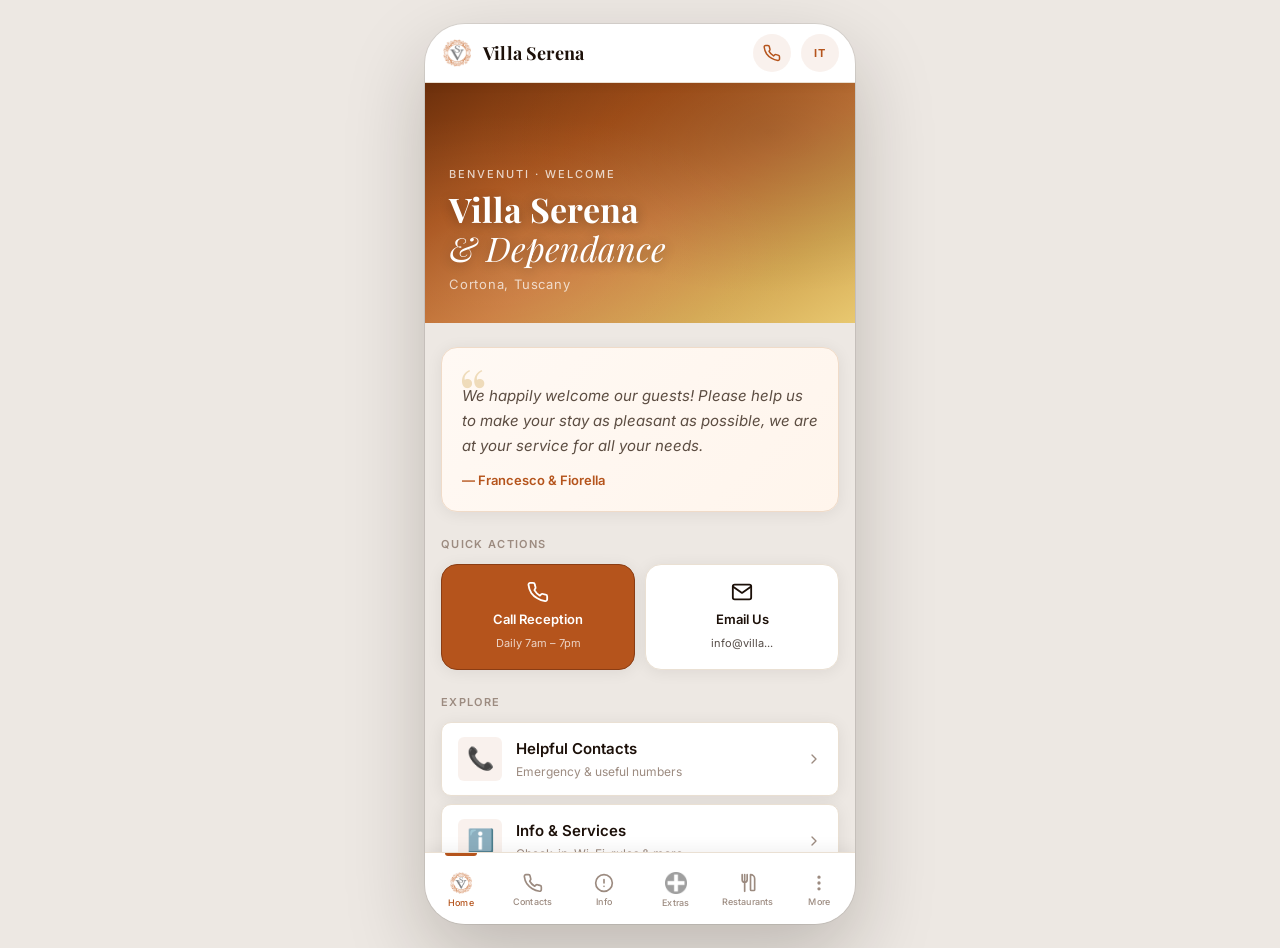
==== commit fcad8456: "Dynamic header icon per tab, improved restaurant icon, lang-btn circle style, cache-busting v=202604" ====
--- a/index.html
+++ b/index.html
@@ -6,9 +6,10 @@
   <meta name="apple-mobile-web-app-capable" content="yes">
   <meta name="apple-mobile-web-app-status-bar-style" content="default">
   <meta name="theme-color" content="#FDFAF6">
+  <link rel="icon" type="image/png" href="IMMAGINI/VS-FAVICON.PNG">
   <meta name="description" content="Villa Serena & Dependance – Guest Information Guide, Cortona, Tuscany">
   <title>Villa Serena Cortona</title>
-  <link rel="stylesheet" href="style.css">
+  <link rel="stylesheet" href="style.css?v=20260403">
 </head>
 <body>
 
@@ -17,11 +18,8 @@
   <!-- ════════════════ HEADER ════════════════ -->
   <header id="header">
     <div class="header-inner">
-      <div class="header-logo">
-        <svg viewBox="0 0 24 24" fill="none" stroke="currentColor" stroke-width="1.8" stroke-linecap="round" stroke-linejoin="round">
-          <path d="M3 9l9-7 9 7v11a2 2 0 0 1-2 2H5a2 2 0 0 1-2-2z"/>
-          <polyline points="9 22 9 12 15 12 15 22"/>
-        </svg>
+      <div class="header-logo" id="header-logo">
+        <img src="IMMAGINI/VS-FAVICON.PNG" class="header-tab-icon-img">
       </div>
       <h1 id="page-title">Villa Serena</h1>
       <a href="tel:+390575612531" class="header-call-btn" aria-label="Call reception">
@@ -788,10 +786,7 @@
   <nav id="bottom-nav">
 
     <button class="nav-btn active" data-tab="home" onclick="switchTab('home')">
-      <svg viewBox="0 0 24 24" fill="none" stroke="currentColor" stroke-width="2" stroke-linecap="round" stroke-linejoin="round">
-        <path d="M3 9l9-7 9 7v11a2 2 0 0 1-2 2H5a2 2 0 0 1-2-2z"/>
-        <polyline points="9 22 9 12 15 12 15 22"/>
-      </svg>
+      <img src="IMMAGINI/VS-FAVICON.PNG" class="nav-icon-img">
       <span data-i18n="nav_home">Home</span>
     </button>
 
@@ -818,11 +813,9 @@
 
     <button class="nav-btn" data-tab="restaurants" onclick="switchTab('restaurants')">
       <svg viewBox="0 0 24 24" fill="none" stroke="currentColor" stroke-width="2" stroke-linecap="round" stroke-linejoin="round">
-        <path d="M18 8h1a4 4 0 0 1 0 8h-1"/>
-        <path d="M2 8h16v9a4 4 0 0 1-4 4H6a4 4 0 0 1-4-4V8z"/>
-        <line x1="6" y1="1" x2="6" y2="4"/>
-        <line x1="10" y1="1" x2="10" y2="4"/>
-        <line x1="14" y1="1" x2="14" y2="4"/>
+        <line x1="8" y1="2" x2="8" y2="22"/>
+        <path d="M5 2v6a3 3 0 0 0 6 0V2"/>
+        <path d="M15 2a5 5 0 0 1 5 5v13a1 1 0 0 1-1 1h-3a1 1 0 0 1-1-1V2z"/>
       </svg>
       <span data-i18n="nav_restaurants">Restaurants</span>
     </button>
@@ -840,7 +833,7 @@
 
 </div>
 
-<script src="i18n.js"></script>
-<script src="app.js"></script>
+<script src="i18n.js?v=20260403"></script>
+<script src="app.js?v=20260403"></script>
 </body>
 </html>
--- a/style.css
+++ b/style.css
@@ -103,6 +103,16 @@
   height: 32px;
   color: var(--primary);
   flex-shrink: 0;
+  display: flex;
+  align-items: center;
+  justify-content: center;
+}
+.header-tab-icon-img {
+  width: 28px !important;
+  height: 28px !important;
+  max-width: 28px !important;
+  display: block !important;
+  filter: none !important;
 }
 
 #page-title {
@@ -131,14 +141,18 @@
 
 /* Language toggle */
 .lang-btn {
+  display: flex;
+  align-items: center;
+  justify-content: center;
+  width: 38px;
+  height: 38px;
+  border-radius: 50%;
+  border: none;
+  background: var(--primary-lt);
+  color: var(--primary);
   font-size: 11px;
   font-weight: 700;
   letter-spacing: 0.07em;
-  padding: 5px 10px;
-  border-radius: 100px;
-  border: 1.5px solid var(--primary);
-  color: var(--primary);
-  background: transparent;
   flex-shrink: 0;
   transition: background 0.18s, color 0.18s;
   line-height: 1;
@@ -937,7 +951,7 @@
 }
 
 .owners-warning-text {
-  font-size: 9px;
+  font-size: 10px;
   color: var(--red);
   opacity: 0.85;
   line-height: 1.5;
